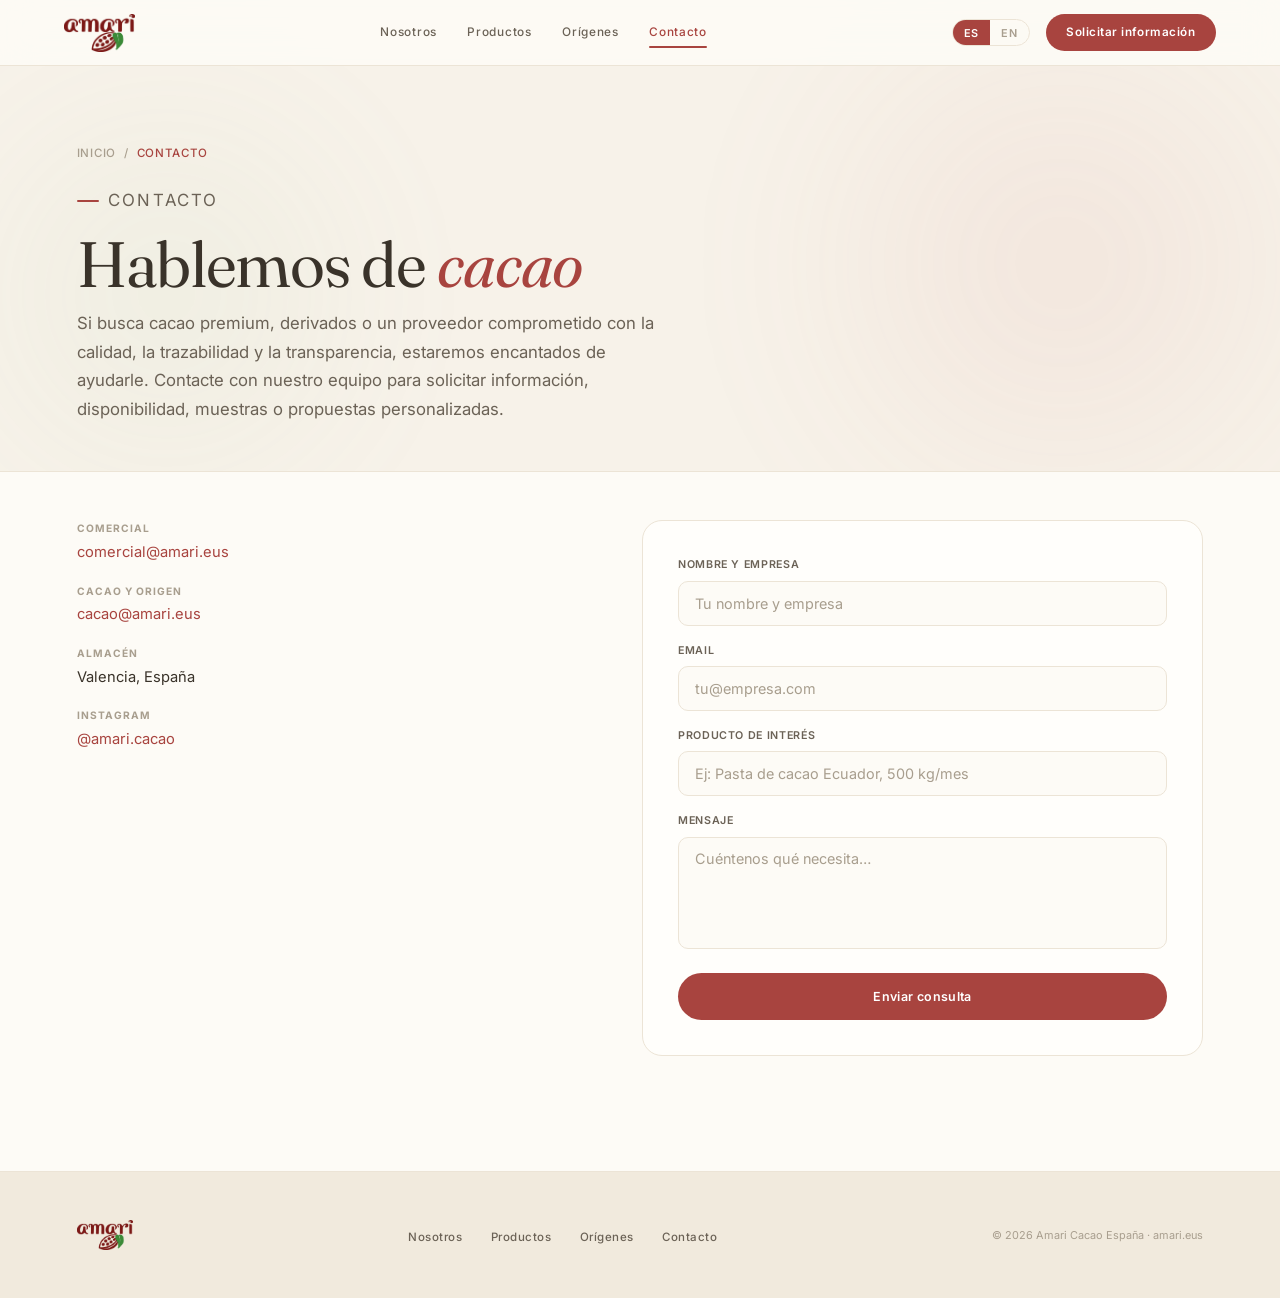
==== contacto.html @ 5cdd3853 "Add files via upload" ====
<!DOCTYPE html>
<html lang="es">
<head>
  <meta charset="UTF-8" />
  <meta name="viewport" content="width=device-width, initial-scale=1.0" />
  <title>Contacto — Amari Cacao</title>
  <link rel="icon" type="image/png" href="logo.png" />
  <link rel="preconnect" href="https://fonts.googleapis.com" />
  <link rel="preconnect" href="https://fonts.gstatic.com" crossorigin />
  <link href="https://fonts.googleapis.com/css2?family=Fraunces:ital,opsz,wght@0,9..144,360;0,9..144,400;0,9..144,460;1,9..144,360;1,9..144,400&family=Inter:wght@400;500;600;700&display=swap" rel="stylesheet" />
  <link rel="stylesheet" href="styles.css" />
</head>
<body class="has-head">
  <nav>
    <a href="index.html" class="nav-logo"><img src="logo.png" alt="Amari Cacao" /></a>
    <ul class="nav-links">
      <li><a href="nosotros.html" data-i18n="nav.about">Nosotros</a></li>
      <li><a href="productos.html" data-i18n="nav.products">Productos</a></li>
      <li><a href="origenes.html" data-i18n="nav.origins">Orígenes</a></li>
      <li><a href="contacto.html" class="active" data-i18n="nav.contact">Contacto</a></li>
    </ul>
    <div class="nav-right">
      <div class="lang-toggle">
        <button class="lang-btn active" onclick="setLang('es')">ES</button>
        <button class="lang-btn" onclick="setLang('en')">EN</button>
      </div>
      <a href="contacto.html" class="nav-cta" data-i18n="nav.cta">Solicitar información</a>
    </div>
  </nav>
  <div class="page-head">
    <div class="hero-bg"><div class="blob blob1"></div><div class="blob blob2"></div></div>
    <div class="page-head-in">
      <div class="breadcrumb"><a href="index.html" data-i18n="crumb.home">Inicio</a> / <span data-i18n="nav.contact">Contacto</span></div>
      <p class="eyebrow" data-i18n="contact.eyebrow"></p>
      <h1 data-i18n="contact.title"></h1>
      <p data-i18n="contact.intro"></p>
    </div>
  </div>
  <section id="contacto" style="padding-top:3rem;background:var(--bg);">
    <div class="inn">
      <div class="contacto-grid">
        <div class="contacto-info fa">
          <div class="c-items">
            <div class="c-item"><span class="c-label" data-i18n="contact.l1"></span><span class="c-val"><a href="mailto:comercial@amari.eus">comercial@amari.eus</a></span></div>
            <div class="c-item"><span class="c-label" data-i18n="contact.l2"></span><span class="c-val"><a href="mailto:cacao@amari.eus">cacao@amari.eus</a></span></div>
            <div class="c-item"><span class="c-label" data-i18n="contact.l3"></span><span class="c-val">Valencia, España</span></div>
            <div class="c-item"><span class="c-label">Instagram</span><span class="c-val"><a href="https://instagram.com/amari.cacao" target="_blank">@amari.cacao</a></span></div>
          </div>
        </div>
        <div class="form-card fa">
          <div class="fg"><label class="fl" for="nombre" data-i18n="form.name"></label><input class="fi" type="text" id="nombre" data-i18n-ph="form.name.ph" /></div>
          <div class="fg"><label class="fl" for="email">Email</label><input class="fi" type="email" id="email" placeholder="tu@empresa.com" /></div>
          <div class="fg"><label class="fl" for="interes" data-i18n="form.interest"></label><input class="fi" type="text" id="interes" data-i18n-ph="form.interest.ph" /></div>
          <div class="fg"><label class="fl" for="msg" data-i18n="form.msg"></label><textarea class="ft" id="msg" data-i18n-ph="form.msg.ph"></textarea></div>
          <button class="fsub" type="button" data-i18n="form.submit"></button>
        </div>
      </div>
    </div>
  </section>

  <footer>
    <div class="footer-in">
      <a href="index.html" class="footer-logo"><img src="logo.png" alt="Amari Cacao" /></a>
      <ul class="footer-links">
        <li><a href="nosotros.html" data-i18n="nav.about">Nosotros</a></li>
        <li><a href="productos.html" data-i18n="nav.products">Productos</a></li>
        <li><a href="origenes.html" data-i18n="nav.origins">Orígenes</a></li>
        <li><a href="contacto.html" data-i18n="nav.contact">Contacto</a></li>
      </ul>
      <span class="footer-copy">© 2026 Amari Cacao España · amari.eus</span>
    </div>
  </footer>
  <script src="app.js"></script>
</body>
</html>
---- styles.css ----
:root{
  --rojo:#a8443f; --rojo-v:#8f3733; --rojo-d:#7c2e2a; --rojo-soft:#c97b76;
  --verde:#6fa368; --verde-v:#5c9255; --verde-d:#4d7d47; --verde-soft:#9bc095;
  --bg:#fdfbf6; --bg2:#f7f2e9; --bg3:#f1eadd; --paper:#fffefb;
  --line:#ece4d6;
  --ink:#3a332a; --ink2:#6b6256; --ink3:#a89e8e;
  --serif:'Fraunces',Georgia,serif; --sans:'Inter',system-ui,sans-serif;
}
*,*::before,*::after{box-sizing:border-box;margin:0;padding:0;}
html{scroll-behavior:smooth;}
html,body{background:var(--bg);color:var(--ink);font-family:var(--sans);font-size:16px;line-height:1.7;-webkit-font-smoothing:antialiased;}
img{display:block;max-width:100%;}
a{color:inherit;text-decoration:none;}

nav{position:fixed;top:0;left:0;right:0;z-index:100;display:flex;align-items:center;justify-content:space-between;padding:0.85rem clamp(1.25rem,5vw,4rem);background:rgba(253,251,246,0.9);backdrop-filter:blur(16px);-webkit-backdrop-filter:blur(16px);border-bottom:1px solid var(--line);}
.nav-logo img{height:38px;width:auto;}
.nav-links{display:flex;gap:1.9rem;list-style:none;}
.nav-links a{font-size:0.74rem;font-weight:500;letter-spacing:0.06em;color:var(--ink2);transition:color .2s;}
.nav-links a:hover{color:var(--rojo);}
.nav-right{display:flex;align-items:center;gap:1rem;}
.lang-toggle{display:flex;border:1px solid var(--line);border-radius:999px;overflow:hidden;}
.lang-btn{font-size:0.68rem;font-weight:600;letter-spacing:0.05em;padding:0.34rem 0.7rem;background:transparent;color:var(--ink3);border:none;cursor:pointer;font-family:var(--sans);transition:.15s;}
.lang-btn.active{background:var(--rojo);color:#fff;}
.nav-cta{font-size:0.73rem;font-weight:600;letter-spacing:0.04em;padding:0.55rem 1.3rem;background:var(--rojo);color:#fff;border-radius:999px;transition:background .2s;}
.nav-cta:hover{background:var(--rojo-v);}

#hero{position:relative;min-height:100vh;display:flex;align-items:center;padding:7rem clamp(1.25rem,6vw,6rem) 4rem;overflow:hidden;}
.hero-bg{position:absolute;inset:0;z-index:0;overflow:hidden;}
.blob{position:absolute;border-radius:50%;filter:blur(80px);opacity:0.45;}
.blob1{width:50vw;height:50vw;background:radial-gradient(circle,rgba(201,123,118,0.4),transparent 70%);top:-12%;right:-8%;}
.blob2{width:38vw;height:38vw;background:radial-gradient(circle,rgba(155,192,149,0.35),transparent 70%);bottom:-14%;left:-6%;}
.hero-in{position:relative;z-index:2;max-width:1200px;margin:0 auto;width:100%;}
.hero-eyebrow{display:inline-flex;align-items:center;gap:0.6rem;font-size:0.72rem;font-weight:600;letter-spacing:0.14em;text-transform:uppercase;color:var(--verde-d);margin-bottom:1.4rem;}
.hero-eyebrow::before{content:'';width:1.6rem;height:2px;background:var(--rojo);border-radius:2px;}
h1{font-family:var(--serif);font-size:clamp(2.9rem,8vw,6.4rem);font-weight:380;line-height:1.02;letter-spacing:-0.02em;color:var(--ink);margin-bottom:1.5rem;max-width:15ch;}
h1 em{font-style:italic;color:var(--rojo);}
.hero-sub{font-size:clamp(1rem,1.5vw,1.15rem);font-weight:400;color:var(--ink2);max-width:48ch;line-height:1.8;margin-bottom:2.4rem;}
.hero-btns{display:flex;align-items:center;gap:1.4rem;flex-wrap:wrap;margin-bottom:4rem;}
.btn-p{display:inline-flex;align-items:center;gap:0.5rem;font-size:0.8rem;font-weight:600;letter-spacing:0.03em;padding:0.95rem 2rem;background:var(--rojo);color:#fff;border-radius:999px;transition:transform .2s,background .2s;}
.btn-p:hover{background:var(--rojo-v);transform:translateY(-2px);}
.btn-s{display:inline-flex;align-items:center;gap:0.45rem;font-size:0.8rem;font-weight:500;color:var(--ink);transition:gap .2s;}
.btn-s:hover{gap:0.8rem;}
.hero-stats{display:flex;gap:clamp(1.5rem,4vw,3.5rem);padding-top:2rem;border-top:1px solid var(--line);flex-wrap:wrap;}
.stat-n{font-family:var(--serif);font-size:clamp(1.4rem,2.6vw,2.1rem);font-weight:400;color:var(--ink);line-height:1;}
.stat-l{font-size:0.68rem;font-weight:500;letter-spacing:0.08em;text-transform:uppercase;color:var(--ink3);margin-top:0.4rem;}

section{padding:clamp(4.5rem,9vw,8rem) clamp(1.25rem,6vw,6rem);position:relative;}
.inn{max-width:1200px;margin:0 auto;position:relative;}
.eyebrow{display:inline-flex;align-items:center;gap:0.55rem;font-size:0.71rem;font-weight:600;letter-spacing:0.13em;text-transform:uppercase;color:var(--verde-d);margin-bottom:1rem;}
.eyebrow::before{content:'';width:1.4rem;height:2px;background:var(--rojo);border-radius:2px;}
.st{font-family:var(--serif);font-size:clamp(2rem,4.2vw,3.3rem);font-weight:380;line-height:1.1;letter-spacing:-0.02em;color:var(--ink);margin-bottom:1rem;}
.st em{font-style:italic;color:var(--rojo);}
.sb{font-size:1rem;font-weight:400;color:var(--ink2);max-width:56ch;line-height:1.8;margin-bottom:3rem;}

.card{background:var(--paper);border:1px solid var(--line);border-radius:18px;transition:transform .25s,box-shadow .25s,border-color .25s;}
.card:hover{transform:translateY(-4px);box-shadow:0 18px 40px -28px rgba(168,68,63,0.35);border-color:#e0d5c2;}

#quienes{background:var(--bg2);}
.equipo-grid{display:grid;grid-template-columns:1fr 1fr;gap:1.25rem;margin-bottom:3.5rem;}
.equipo-card{padding:2.2rem;position:relative;}
.equipo-card::before{content:'';position:absolute;left:0;top:2.2rem;bottom:2.2rem;width:3px;border-radius:3px;}
.equipo-card.ec::before{background:var(--rojo);}
.equipo-card.ni::before{background:var(--verde);}
.equipo-card{padding-left:2.6rem;}
.equipo-nombre{font-family:var(--serif);font-size:1.4rem;font-weight:420;color:var(--ink);margin-bottom:0.2rem;}
.equipo-rol{font-size:0.69rem;font-weight:600;letter-spacing:0.1em;text-transform:uppercase;color:var(--verde-d);margin-bottom:1.1rem;}
.equipo-bio{font-size:0.9rem;font-weight:400;color:var(--ink2);line-height:1.85;}
.mvv-grid{display:grid;grid-template-columns:repeat(3,1fr);gap:1.25rem;margin-bottom:3.5rem;}
.mvv-card{padding:2rem;}
.mvv-tag{font-size:0.64rem;font-weight:700;letter-spacing:0.14em;text-transform:uppercase;color:var(--verde-d);margin-bottom:0.5rem;display:block;}
.mvv-card h3{font-family:var(--serif);font-size:1.2rem;font-weight:440;color:var(--ink);margin-bottom:0.6rem;line-height:1.25;}
.mvv-card p{font-size:0.86rem;font-weight:400;color:var(--ink2);line-height:1.8;}
.valores-grid{display:grid;grid-template-columns:repeat(5,1fr);gap:1rem;}
.valor{padding:1.5rem;background:var(--paper);border:1px solid var(--line);border-radius:14px;}
.valor-dot{width:0.6rem;height:0.6rem;border-radius:50%;margin-bottom:0.9rem;}
.valor h4{font-family:var(--serif);font-size:1rem;font-weight:460;color:var(--ink);margin-bottom:0.4rem;}
.valor p{font-size:0.8rem;font-weight:400;color:var(--ink2);line-height:1.65;}

#productos{background:var(--bg);}
.prod-cat{display:flex;align-items:center;gap:0.6rem;margin:0 0 1.1rem;padding-bottom:0.7rem;border-bottom:1px solid var(--line);}
.prod-cat-dot{width:0.6rem;height:0.6rem;border-radius:50%;background:var(--rojo);}
.prod-cat h3{font-family:var(--serif);font-size:1.15rem;font-weight:440;color:var(--ink);}
.prod-grid{display:grid;gap:1.1rem;margin-bottom:3rem;}
.pg2{grid-template-columns:repeat(2,1fr);}
.pg4{grid-template-columns:repeat(4,1fr);}
.prod-card{padding:1.7rem;display:flex;flex-direction:column;}
.prod-origen{display:inline-flex;align-items:center;gap:0.4rem;font-size:0.64rem;font-weight:700;letter-spacing:0.1em;text-transform:uppercase;color:var(--verde-d);margin-bottom:0.6rem;}
.prod-origen .seed{width:0.5rem;height:0.5rem;border-radius:50%;background:var(--verde);}
.prod-nombre{font-family:var(--serif);font-size:1.18rem;font-weight:460;color:var(--ink);line-height:1.2;margin-bottom:0.5rem;}
.prod-desc{font-size:0.83rem;font-weight:400;color:var(--ink2);line-height:1.7;flex:1;}
.prod-certs{display:flex;flex-wrap:wrap;gap:0.35rem;margin:0.85rem 0;}
.cert{font-size:0.58rem;font-weight:600;letter-spacing:0.06em;text-transform:uppercase;padding:0.2rem 0.5rem;border-radius:6px;background:var(--bg2);color:var(--ink2);}
.cert.v{background:rgba(111,163,104,0.16);color:var(--verde-d);}
.prod-foot{display:flex;align-items:center;justify-content:space-between;margin-top:1rem;padding-top:0.9rem;border-top:1px solid var(--line);}
.prod-tag{font-size:0.59rem;font-weight:600;letter-spacing:0.06em;text-transform:uppercase;color:var(--ink3);}
.prod-link{font-size:0.72rem;font-weight:600;color:var(--rojo);display:inline-flex;align-items:center;gap:0.3rem;transition:gap .2s;}
.prod-link:hover{gap:0.6rem;}

#origenes{background:var(--bg2);}
.ori-grid{display:grid;grid-template-columns:1fr 1fr;gap:1.25rem;}
.ori-card{border-radius:20px;padding:2.6rem;position:relative;overflow:hidden;min-height:280px;display:flex;flex-direction:column;justify-content:flex-end;border:1px solid var(--line);}
.ori-ec{background:linear-gradient(150deg,#f6e3e1,#efd2cf);}
.ori-ni{background:linear-gradient(150deg,#e3efe0,#d3e6cf);}
.ori-pais{font-family:var(--serif);font-size:2rem;font-weight:420;margin-bottom:0.4rem;color:var(--ink);}
.ori-ec .ori-pais{color:var(--rojo-d);}
.ori-ni .ori-pais{color:var(--verde-d);}
.ori-tag{font-size:0.65rem;font-weight:700;letter-spacing:0.1em;text-transform:uppercase;margin-bottom:1rem;}
.ori-ec .ori-tag{color:var(--rojo);}
.ori-ni .ori-tag{color:var(--verde-d);}
.ori-desc{font-size:0.88rem;font-weight:400;line-height:1.8;color:var(--ink2);}

#sectores{background:var(--bg);}
.sec-grid{display:grid;grid-template-columns:repeat(4,1fr);gap:1.1rem;}
.sec-card{padding:1.8rem;}
.sec-num{font-family:var(--serif);font-size:1.6rem;font-weight:380;line-height:1;margin-bottom:0.9rem;}
.sec-card.r .sec-num{color:var(--rojo-soft);}
.sec-card.g .sec-num{color:var(--verde-soft);}
.sec-card h4{font-family:var(--serif);font-size:1.05rem;font-weight:460;color:var(--ink);margin-bottom:0.4rem;}
.sec-card p{font-size:0.82rem;font-weight:400;color:var(--ink2);line-height:1.7;}

#mercado{background:var(--bg2);}
.mkt-grid{display:grid;grid-template-columns:1.15fr 1fr;gap:clamp(2rem,6vw,5rem);align-items:center;}
.mkt-txt p{font-size:0.95rem;font-weight:400;color:var(--ink2);line-height:1.9;margin-bottom:1.1rem;}
.mkt-bullets{display:flex;flex-direction:column;gap:0.7rem;margin-top:1.5rem;}
.mkt-bullet{display:flex;align-items:center;gap:0.7rem;font-size:0.85rem;font-weight:500;color:var(--ink);}
.mkt-bullet::before{content:'';width:1.2rem;height:2px;background:var(--verde);border-radius:2px;flex-shrink:0;}
.mkt-panel{background:var(--paper);border:1px solid var(--line);border-radius:20px;padding:1.8rem;}
.tick{display:flex;align-items:center;justify-content:space-between;padding:1.1rem 1.2rem;background:var(--bg);border:1px solid var(--line);border-radius:12px;margin-bottom:0.6rem;}
.tick:last-of-type{margin-bottom:0;}
.tick-l{font-size:0.72rem;font-weight:600;letter-spacing:0.04em;color:var(--ink2);}
.tick-v{font-family:var(--serif);font-size:1.1rem;font-weight:460;color:var(--ink);}
.tick-live{display:inline-flex;align-items:center;gap:0.4rem;font-size:0.7rem;font-weight:600;color:var(--verde-d);}
.tick-live::before{content:'';width:0.45rem;height:0.45rem;border-radius:50%;background:var(--verde);box-shadow:0 0 0 0 rgba(111,163,104,0.5);animation:pulse 2s infinite;}
@keyframes pulse{0%{box-shadow:0 0 0 0 rgba(111,163,104,0.5);}70%{box-shadow:0 0 0 8px rgba(111,163,104,0);}100%{box-shadow:0 0 0 0 rgba(111,163,104,0);}}
.tick-note{font-size:0.66rem;color:var(--ink3);margin-top:1rem;text-align:center;}

#logistica{background:var(--bg);}
.log-grid{display:grid;grid-template-columns:1fr 1fr;gap:clamp(2rem,6vw,5rem);align-items:center;}
.log-txt p{font-size:0.95rem;font-weight:400;color:var(--ink2);line-height:1.9;margin-bottom:1.1rem;}
.log-pills{display:flex;gap:0.5rem;flex-wrap:wrap;margin-top:1.5rem;}
.pill{font-size:0.66rem;font-weight:600;letter-spacing:0.06em;text-transform:uppercase;padding:0.45rem 1rem;border-radius:999px;background:var(--paper);border:1px solid var(--line);color:var(--ink2);}
.log-panel{display:flex;flex-direction:column;gap:1rem;}
.log-item{display:flex;gap:1rem;align-items:flex-start;background:var(--paper);border:1px solid var(--line);border-radius:14px;padding:1.4rem;}
.log-num{font-family:var(--serif);font-size:1.3rem;font-weight:420;color:var(--rojo-soft);line-height:1;flex-shrink:0;width:1.8rem;}
.log-item h5{font-size:0.82rem;font-weight:600;letter-spacing:0.02em;color:var(--ink);margin-bottom:0.25rem;}
.log-item p{font-size:0.82rem;font-weight:400;color:var(--ink2);line-height:1.65;}

#sostenibilidad{background:var(--bg2);}
.sost-grid{display:grid;grid-template-columns:1fr 1fr;gap:clamp(2rem,6vw,5rem);align-items:center;}
.sost-txt p{font-size:0.95rem;font-weight:400;color:var(--ink2);line-height:1.9;margin-bottom:1.1rem;}
.sost-quote{font-family:var(--serif);font-style:italic;font-size:1.15rem;color:var(--rojo);margin-top:1.5rem;line-height:1.4;}
.sost-items{display:flex;flex-direction:column;gap:1rem;}
.sost-item{padding:1.6rem;background:var(--paper);border:1px solid var(--line);border-radius:14px;}
.sost-item h5{font-family:var(--serif);font-size:1.02rem;font-weight:460;color:var(--ink);margin-bottom:0.35rem;}
.sost-item p{font-size:0.83rem;font-weight:400;color:var(--ink2);line-height:1.7;}

#blog{background:var(--bg);}
.blog-grid{display:grid;grid-template-columns:2fr 1fr 1fr;gap:1.1rem;}
.blog-card{padding:2rem;display:flex;flex-direction:column;gap:0.75rem;}
.blog-card.feat{padding:2.4rem;background:var(--bg2);}
.blog-date{font-size:0.65rem;font-weight:500;letter-spacing:0.08em;text-transform:uppercase;color:var(--ink3);}
.blog-cat{display:inline-block;font-size:0.61rem;font-weight:700;letter-spacing:0.08em;text-transform:uppercase;color:var(--verde-d);background:rgba(111,163,104,0.14);padding:0.22rem 0.6rem;border-radius:6px;align-self:flex-start;}
.blog-titulo{font-family:var(--serif);font-size:1.15rem;font-weight:460;color:var(--ink);line-height:1.3;}
.blog-card.feat .blog-titulo{font-size:clamp(1.35rem,2.4vw,1.9rem);}
.blog-ext{font-size:0.83rem;font-weight:400;color:var(--ink2);line-height:1.75;flex:1;}
.blog-leer{font-size:0.72rem;font-weight:600;color:var(--rojo);display:inline-flex;align-items:center;gap:0.3rem;margin-top:auto;transition:gap .2s;}
.blog-leer:hover{gap:0.6rem;}

#contacto{background:var(--bg2);}
.contacto-grid{display:grid;grid-template-columns:1fr 1.15fr;gap:clamp(2rem,6vw,5rem);align-items:start;}
.contacto-info p{font-size:0.93rem;font-weight:400;color:var(--ink2);line-height:1.85;margin-bottom:2rem;}
.c-items{display:flex;flex-direction:column;gap:1.1rem;}
.c-item{display:flex;flex-direction:column;gap:0.15rem;}
.c-label{font-size:0.64rem;font-weight:700;letter-spacing:0.1em;text-transform:uppercase;color:var(--ink3);}
.c-val{font-size:0.92rem;font-weight:400;color:var(--ink);}
.c-val a{color:var(--rojo);}
.c-val a:hover{color:var(--rojo-v);}
.form-card{background:var(--paper);border:1px solid var(--line);border-radius:20px;padding:clamp(1.5rem,3vw,2.2rem);}
.fg{margin-bottom:1rem;}
.fl{display:block;font-size:0.67rem;font-weight:600;letter-spacing:0.06em;text-transform:uppercase;color:var(--ink2);margin-bottom:0.4rem;}
.fi,.ft{width:100%;background:var(--bg);border:1px solid var(--line);border-radius:10px;color:var(--ink);font-family:var(--sans);font-size:0.9rem;font-weight:400;padding:0.8rem 1rem;outline:none;transition:border-color .2s,box-shadow .2s;resize:none;}
.fi::placeholder,.ft::placeholder{color:var(--ink3);}
.fi:focus,.ft:focus{border-color:var(--rojo);box-shadow:0 0 0 3px rgba(168,68,63,0.1);}
.ft{min-height:7rem;}
.fsub{width:100%;font-size:0.78rem;font-weight:600;letter-spacing:0.03em;padding:1rem;background:var(--rojo);color:#fff;border:none;border-radius:999px;cursor:pointer;font-family:var(--sans);transition:background .2s;}
.fsub:hover{background:var(--rojo-v);}

footer{background:var(--bg3);border-top:1px solid var(--line);padding:3rem clamp(1.25rem,6vw,6rem);}
.footer-in{max-width:1200px;margin:0 auto;display:flex;align-items:center;justify-content:space-between;gap:2rem;flex-wrap:wrap;}
.footer-logo img{height:30px;width:auto;}
.footer-links{display:flex;gap:1.8rem;list-style:none;flex-wrap:wrap;}
.footer-links a{font-size:0.72rem;font-weight:500;letter-spacing:0.04em;color:var(--ink2);transition:color .2s;}
.footer-links a:hover{color:var(--rojo);}
.footer-copy{font-size:0.68rem;color:var(--ink3);}

@media(max-width:1000px){
  .mkt-grid,.log-grid,.sost-grid{grid-template-columns:1fr;}
  .valores-grid{grid-template-columns:repeat(3,1fr);}
  .sec-grid{grid-template-columns:repeat(2,1fr);}
  .pg4{grid-template-columns:repeat(2,1fr);}
}
@media(max-width:860px){
  .equipo-grid,.mvv-grid,.ori-grid,.contacto-grid,.blog-grid{grid-template-columns:1fr;}
  .pg2{grid-template-columns:1fr;}
}
@media(max-width:600px){
  .nav-links{display:none;}
  .pg4,.valores-grid,.sec-grid{grid-template-columns:1fr;}
  .hero-stats{gap:1.25rem;}
  .footer-in{flex-direction:column;text-align:center;}
  .footer-links{justify-content:center;}
}
@media(prefers-reduced-motion:no-preference){
  .fa{opacity:0;transform:translateY(1rem);transition:opacity .6s ease,transform .6s ease;}
  .fa.vis{opacity:1;transform:none;}
}
@media(prefers-reduced-motion:reduce){.tick-live::before{animation:none;}}

/* ===== MULTI-PAGE ADDITIONS ===== */
/* Active nav state */
.nav-links a.active{color:var(--rojo);}
.nav-links a.active::after{content:'';display:block;height:2px;background:var(--rojo);border-radius:2px;margin-top:2px;}

/* Home access cards */
#acceso{background:var(--bg2);}
.acceso-grid{display:grid;grid-template-columns:repeat(2,1fr);gap:1.25rem;}
.acceso-card{padding:2.4rem;display:flex;flex-direction:column;justify-content:space-between;min-height:200px;position:relative;overflow:hidden;}
.acceso-card::before{content:'';position:absolute;left:0;top:0;bottom:0;width:3px;}
.acceso-card.c1::before{background:var(--rojo);}
.acceso-card.c2::before{background:var(--verde);}
.acceso-card.c3::before{background:var(--rojo-soft);}
.acceso-card.c4::before{background:var(--verde-soft);}
.acceso-num{font-family:var(--serif);font-size:0.9rem;font-weight:500;color:var(--ink3);margin-bottom:0.5rem;}
.acceso-card h3{font-family:var(--serif);font-size:1.7rem;font-weight:420;color:var(--ink);margin-bottom:0.6rem;line-height:1.1;}
.acceso-card p{font-size:0.88rem;font-weight:400;color:var(--ink2);line-height:1.7;margin-bottom:1.5rem;flex:1;}
.acceso-link{font-size:0.74rem;font-weight:600;letter-spacing:0.04em;text-transform:uppercase;color:var(--rojo);display:inline-flex;align-items:center;gap:0.4rem;transition:gap .2s;}
.acceso-card:hover .acceso-link{gap:0.8rem;}

/* Page header (for inner pages) */
.page-head{padding:9rem clamp(1.25rem,6vw,6rem) 3rem;background:var(--bg2);border-bottom:1px solid var(--line);position:relative;overflow:hidden;}
.page-head .blob{opacity:0.3;}
.page-head-in{max-width:1200px;margin:0 auto;position:relative;z-index:2;}
.page-head h1{font-size:clamp(2.4rem,5.5vw,4rem);margin-bottom:0.8rem;}
.page-head p{font-size:1.05rem;font-weight:400;color:var(--ink2);max-width:54ch;line-height:1.7;}
.breadcrumb{display:flex;align-items:center;gap:0.5rem;font-size:0.72rem;font-weight:500;letter-spacing:0.06em;text-transform:uppercase;color:var(--ink3);margin-bottom:1.2rem;}
.breadcrumb a{color:var(--ink3);transition:color .2s;}
.breadcrumb a:hover{color:var(--rojo);}
.breadcrumb span{color:var(--rojo);}

/* Hero CTA on home links */
.hero-mini-stats{display:flex;gap:clamp(1.5rem,4vw,3.5rem);padding-top:2rem;border-top:1px solid var(--line);flex-wrap:wrap;margin-top:0;}

/* page transition top padding for non-home */
.has-head section:first-of-type{padding-top:clamp(3.5rem,7vw,6rem);}
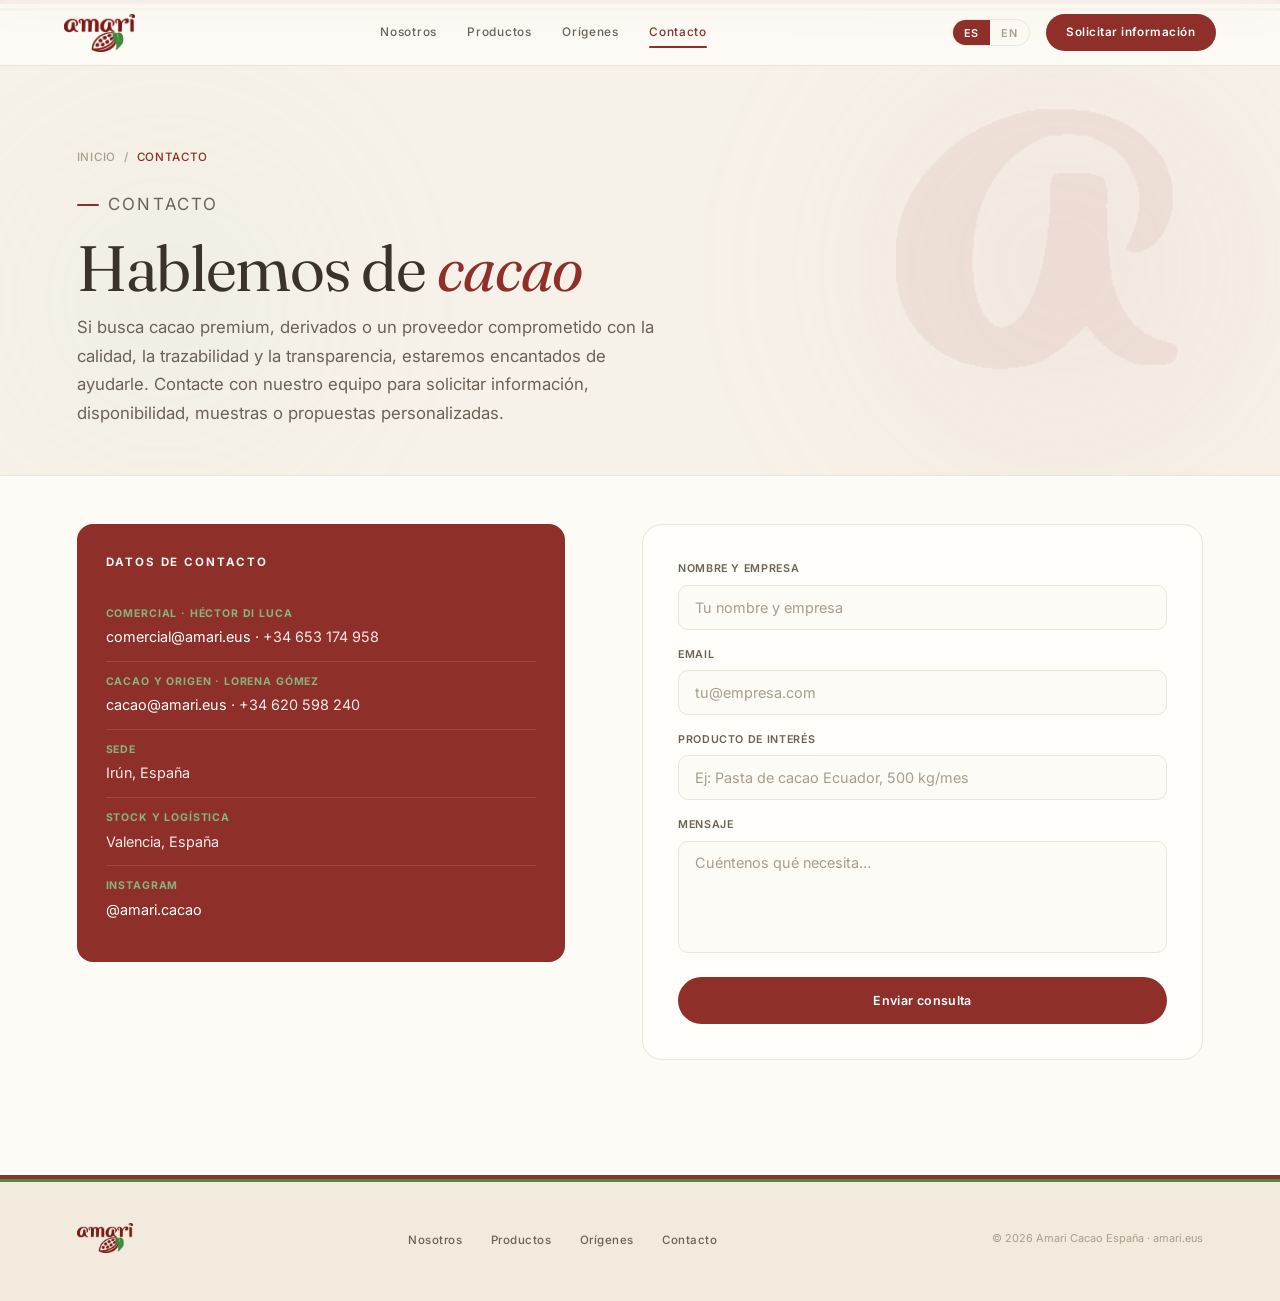
==== commit 886b3536: "Add files via upload" ====
--- a/contacto.html
+++ b/contacto.html
@@ -40,11 +40,13 @@
     <div class="inn">
       <div class="contacto-grid">
         <div class="contacto-info fa">
-          <div class="c-items">
-            <div class="c-item"><span class="c-label" data-i18n="contact.l1"></span><span class="c-val"><a href="mailto:comercial@amari.eus">comercial@amari.eus</a></span></div>
-            <div class="c-item"><span class="c-label" data-i18n="contact.l2"></span><span class="c-val"><a href="mailto:cacao@amari.eus">cacao@amari.eus</a></span></div>
-            <div class="c-item"><span class="c-label" data-i18n="contact.l3"></span><span class="c-val">Valencia, España</span></div>
-            <div class="c-item"><span class="c-label">Instagram</span><span class="c-val"><a href="https://instagram.com/amari.cacao" target="_blank">@amari.cacao</a></span></div>
+          <div class="spec-box">
+            <h4 data-i18n="contact.box">Datos de contacto</h4>
+            <div class="spec-row"><span class="spec-label" data-i18n="contact.l1">Comercial · Héctor Di Luca</span><span class="spec-value"><a href="mailto:comercial@amari.eus" style="color:#fff;">comercial@amari.eus</a> · <span data-i18n="contact.tel1">+34 653 174 958</span></span></div>
+            <div class="spec-row"><span class="spec-label" data-i18n="contact.l2">Cacao y origen · Lorena Gómez</span><span class="spec-value"><a href="mailto:cacao@amari.eus" style="color:#fff;">cacao@amari.eus</a> · <span data-i18n="contact.tel2">+34 620 598 240</span></span></div>
+            <div class="spec-row"><span class="spec-label" data-i18n="contact.l3">Sede</span><span class="spec-value" data-i18n="contact.sede">Irún, España</span></div>
+            <div class="spec-row"><span class="spec-label" data-i18n="contact.l4">Stock y logística</span><span class="spec-value" data-i18n="contact.stock">Valencia, España</span></div>
+            <div class="spec-row"><span class="spec-label">Instagram</span><span class="spec-value"><a href="https://instagram.com/amari.cacao" target="_blank" style="color:#fff;">@amari.cacao</a></span></div>
           </div>
         </div>
         <div class="form-card fa">
--- a/styles.css
+++ b/styles.css
@@ -1,6 +1,6 @@
 :root{
-  --rojo:#a8443f; --rojo-v:#8f3733; --rojo-d:#7c2e2a; --rojo-soft:#c97b76;
-  --verde:#6fa368; --verde-v:#5c9255; --verde-d:#4d7d47; --verde-soft:#9bc095;
+  --rojo:#8f2f2a; --rojo-v:#7c2622; --rojo-d:#681e1b; --rojo-soft:#bd6b66;
+  --verde:#4d8a44; --verde-v:#3f7639; --verde-d:#3a6e35; --verde-soft:#86b37f;
   --bg:#fdfbf6; --bg2:#f7f2e9; --bg3:#f1eadd; --paper:#fffefb;
   --line:#ece4d6;
   --ink:#3a332a; --ink2:#6b6256; --ink3:#a89e8e;
@@ -99,8 +99,8 @@
 #origenes{background:var(--bg2);}
 .ori-grid{display:grid;grid-template-columns:1fr 1fr;gap:1.25rem;}
 .ori-card{border-radius:20px;padding:2.6rem;position:relative;overflow:hidden;min-height:280px;display:flex;flex-direction:column;justify-content:flex-end;border:1px solid var(--line);}
-.ori-ec{background:linear-gradient(150deg,#f6e3e1,#efd2cf);}
-.ori-ni{background:linear-gradient(150deg,#e3efe0,#d3e6cf);}
+.ori-ec{background:linear-gradient(150deg,#f0d6d3,#e6c2be);}
+.ori-ni{background:linear-gradient(150deg,#dcecd8,#c8e0c2);}
 .ori-pais{font-family:var(--serif);font-size:2rem;font-weight:420;margin-bottom:0.4rem;color:var(--ink);}
 .ori-ec .ori-pais{color:var(--rojo-d);}
 .ori-ni .ori-pais{color:var(--verde-d);}
@@ -252,3 +252,149 @@
 
 /* page transition top padding for non-home */
 .has-head section:first-of-type{padding-top:clamp(3.5rem,7vw,6rem);}
+
+/* ===== WATERMARK "a" (de la ficha técnica) ===== */
+.page-head{position:relative;}
+.page-head::after{
+  content:'';
+  position:absolute;
+  right:clamp(2rem,8vw,9rem);
+  top:50%;
+  transform:translateY(-50%);
+  width:clamp(150px,22vw,300px);
+  height:clamp(150px,22vw,300px);
+  background:url('watermark-a.png') no-repeat center/contain;
+  opacity:0.06;
+  pointer-events:none;
+  z-index:1;
+}
+.page-head-in{position:relative;z-index:2;}
+
+/* Watermark en el hero del inicio */
+#hero::after{
+  content:'';
+  position:absolute;
+  right:clamp(-2rem,4vw,4rem);
+  bottom:8%;
+  width:clamp(220px,32vw,460px);
+  height:clamp(220px,32vw,460px);
+  background:url('watermark-a.png') no-repeat center/contain;
+  opacity:0.05;
+  pointer-events:none;
+  z-index:0;
+}
+.hero-in{position:relative;z-index:2;}
+
+@media(max-width:700px){
+  .page-head::after{opacity:0.04;right:-1rem;}
+  #hero::after{opacity:0.035;}
+}
+
+/* ===== ELEMENTOS DE LA FICHA TÉCNICA (playfulness) ===== */
+
+/* 1. Franja verde divisoria fina (como en la ficha bajo la cabecera roja) */
+.green-rule{height:5px;background:var(--verde);width:100%;}
+.green-rule.thin{height:3px;}
+/* Variante con doble línea rojo+verde */
+.brand-rule{display:flex;flex-direction:column;gap:0;}
+.brand-rule .r{height:4px;background:var(--rojo);}
+.brand-rule .g{height:3px;background:var(--verde);}
+
+/* Borde superior verde en las cabeceras de página (firma de marca) */
+.page-head{border-top:4px solid var(--rojo);}
+.page-head::before{content:'';position:absolute;top:4px;left:0;right:0;height:3px;background:var(--verde);z-index:3;}
+
+/* 2. Badge verde tipo píldora (como "Premium" en la ficha) */
+.badge-premium{display:inline-flex;align-items:center;gap:0.4rem;font-size:0.66rem;font-weight:700;letter-spacing:0.12em;text-transform:uppercase;color:#fff;background:var(--verde);padding:0.4rem 1rem;border-radius:999px;}
+.badge-premium.red{background:var(--rojo);}
+
+/* 3. Caja de especificaciones rojo sólido (etiqueta verde, valor crema) */
+.spec-box{background:var(--rojo);border-radius:16px;padding:1.8rem;color:var(--cream);}
+.spec-box h4{font-size:0.72rem;font-weight:700;letter-spacing:0.16em;text-transform:uppercase;color:#fff;margin-bottom:1.3rem;opacity:0.95;}
+.spec-row{display:flex;flex-direction:column;gap:0.15rem;padding:0.7rem 0;border-bottom:1px solid rgba(255,255,255,0.12);}
+.spec-row:last-child{border-bottom:none;}
+.spec-label{font-size:0.66rem;font-weight:700;letter-spacing:0.08em;text-transform:uppercase;color:var(--verde-soft);}
+.spec-value{font-size:0.9rem;font-weight:400;color:#fbeae8;}
+
+/* 4. Recuadro de origen con borde punteado verde (como el mapa en la ficha) */
+.origin-chip{display:inline-flex;align-items:center;gap:0.7rem;border:2px dashed var(--verde);border-radius:12px;padding:0.7rem 1.1rem;}
+.origin-chip .flag{width:2.2rem;height:2.2rem;border-radius:8px;display:grid;place-items:center;background:var(--verde-soft);}
+.origin-chip .flag svg{width:1.4rem;height:1.4rem;color:var(--verde-d);}
+.origin-chip-label{font-size:0.62rem;font-weight:700;letter-spacing:0.14em;text-transform:uppercase;color:var(--ink3);line-height:1.2;}
+.origin-chip-name{font-family:var(--serif);font-size:1rem;font-weight:500;color:var(--ink);}
+
+/* Tag de producto estilo ficha (píldora verde suave) */
+.prod-tag{display:inline-flex;align-items:center;}
+.tag-pill{font-size:0.6rem;font-weight:700;letter-spacing:0.1em;text-transform:uppercase;padding:0.28rem 0.7rem;border-radius:999px;background:rgba(77,138,68,0.14);color:var(--verde-d);}
+.tag-pill.red{background:rgba(143,47,42,0.1);color:var(--rojo);}
+
+/* Número de sección estilo ficha (círculo con color) */
+.sec-card{position:relative;}
+.sec-badge{position:absolute;top:1.4rem;right:1.4rem;width:2rem;height:2rem;border-radius:999px;display:grid;place-items:center;font-family:var(--serif);font-size:0.85rem;font-weight:500;}
+.sec-card.r .sec-badge{background:rgba(143,47,42,0.1);color:var(--rojo);}
+.sec-card.g .sec-badge{background:rgba(77,138,68,0.14);color:var(--verde-d);}
+
+/* Footer franja superior bicolor (firma de marca, como pie de ficha) */
+footer{position:relative;border-top:none;}
+footer::before{content:'';position:absolute;top:0;left:0;right:0;height:4px;background:var(--rojo);}
+footer::after{content:'';position:absolute;top:4px;left:0;right:0;height:3px;background:var(--verde);}
+
+/* ===== TABLA DISPONIBILIDAD POR ORIGEN (de la Sales Presentation) ===== */
+.avail-wrap{margin-top:3rem;overflow-x:auto;}
+.avail-table{width:100%;border-collapse:separate;border-spacing:0;min-width:600px;border:1px solid var(--line);border-radius:14px;overflow:hidden;}
+.avail-table th{background:var(--rojo);color:#fff;font-size:0.68rem;font-weight:700;letter-spacing:0.08em;text-transform:uppercase;padding:0.9rem 0.8rem;text-align:center;}
+.avail-table th:first-child{text-align:left;padding-left:1.4rem;}
+.avail-table td{padding:0.9rem 0.8rem;text-align:center;font-size:0.9rem;border-top:1px solid var(--line);background:var(--paper);}
+.avail-table td:first-child{text-align:left;padding-left:1.4rem;font-family:var(--serif);font-weight:500;color:var(--ink);}
+.avail-table tr:nth-child(even) td{background:var(--bg2);}
+.avail-yes{color:var(--verde);font-weight:700;font-size:1rem;}
+.avail-no{color:var(--ink3);}
+
+/* ===== MODELO COMERCIAL (dos tarjetas) ===== */
+.model-grid{display:grid;grid-template-columns:1fr 1fr;gap:1.25rem;margin-bottom:1.5rem;}
+.model-card{padding:2.2rem;border-radius:18px;border:1px solid var(--line);}
+.model-card.trad{background:var(--paper);}
+.model-card.acs{background:var(--rojo);color:var(--cream);}
+.model-tag{display:inline-block;font-size:0.66rem;font-weight:700;letter-spacing:0.12em;text-transform:uppercase;padding:0.35rem 0.9rem;border-radius:999px;margin-bottom:1rem;}
+.model-card.trad .model-tag{background:rgba(143,47,42,0.1);color:var(--rojo);}
+.model-card.acs .model-tag{background:rgba(255,255,255,0.18);color:#fff;}
+.model-card p{font-size:0.9rem;line-height:1.8;}
+.model-card.trad p{color:var(--ink2);}
+.model-card.acs p{color:#fbeae8;}
+.model-foot{font-family:var(--serif);font-style:italic;font-size:1.05rem;color:var(--ink);line-height:1.5;max-width:70ch;}
+@media(max-width:860px){.model-grid{grid-template-columns:1fr;}}
+
+/* ===== FOTOS EN BLOQUES DE ORIGEN ===== */
+.ori-card{min-height:420px;color:#fff;border:none;}
+.ori-card.ori-ec{background:var(--ink);}
+.ori-card.ori-ni{background:linear-gradient(150deg,var(--verde),var(--verde-d));}
+.ori-photo{position:absolute;inset:0;width:100%;height:100%;object-fit:cover;z-index:0;}
+.ori-card::after{content:'';position:absolute;inset:0;z-index:1;}
+.ori-card.ori-ec::after{background:linear-gradient(to top,rgba(104,30,27,0.92) 0%,rgba(104,30,27,0.55) 45%,rgba(104,30,27,0.15) 100%);}
+.ori-card.ori-ni::after{background:radial-gradient(ellipse at 70% 20%,rgba(255,255,255,0.08),transparent 60%);}
+.ori-card .origin-chip,.ori-card .ori-pais,.ori-card .ori-tag,.ori-card .ori-desc{position:relative;z-index:2;}
+.ori-card .ori-pais{color:#fff;}
+.ori-card .ori-tag{color:rgba(255,255,255,0.9);}
+.ori-card .ori-desc{color:rgba(255,255,255,0.95);}
+.ori-card .origin-chip{background:rgba(255,255,255,0.15)!important;border-color:rgba(255,255,255,0.5);backdrop-filter:blur(4px);}
+.ori-card .origin-chip .flag{background:rgba(255,255,255,0.9);}
+.ori-card .origin-chip-label{color:rgba(255,255,255,0.85);}
+.ori-card .origin-chip-name{color:#fff;}
+
+/* ===== FOTO EN HERO ===== */
+.hero-photo-wrap{position:absolute;right:0;top:0;bottom:0;width:42%;z-index:0;overflow:hidden;}
+.hero-photo-wrap img{width:100%;height:100%;object-fit:cover;}
+.hero-photo-wrap::after{content:'';position:absolute;inset:0;background:linear-gradient(to right,var(--bg) 0%,rgba(253,251,246,0.4) 30%,transparent 100%);}
+@media(max-width:860px){.hero-photo-wrap{display:none;}}
+
+/* ===== BANDA DE FOTOS (como la franja de la ficha) ===== */
+.photo-strip{display:grid;grid-template-columns:repeat(4,1fr);gap:0;height:180px;}
+.photo-strip img{width:100%;height:100%;object-fit:cover;}
+.photo-strip .ps-item{position:relative;overflow:hidden;}
+.photo-strip .ps-item::after{content:'';position:absolute;inset:0;background:rgba(104,30,27,0.08);}
+@media(max-width:700px){.photo-strip{grid-template-columns:repeat(2,1fr);height:auto;}.photo-strip img{height:140px;}}
+
+/* Foto en card de producto (manteca, portfolio) */
+.prod-card.has-photo{padding:0;overflow:hidden;}
+.prod-photo{width:100%;height:150px;object-fit:cover;}
+.prod-card.has-photo .prod-body{padding:1.5rem;}
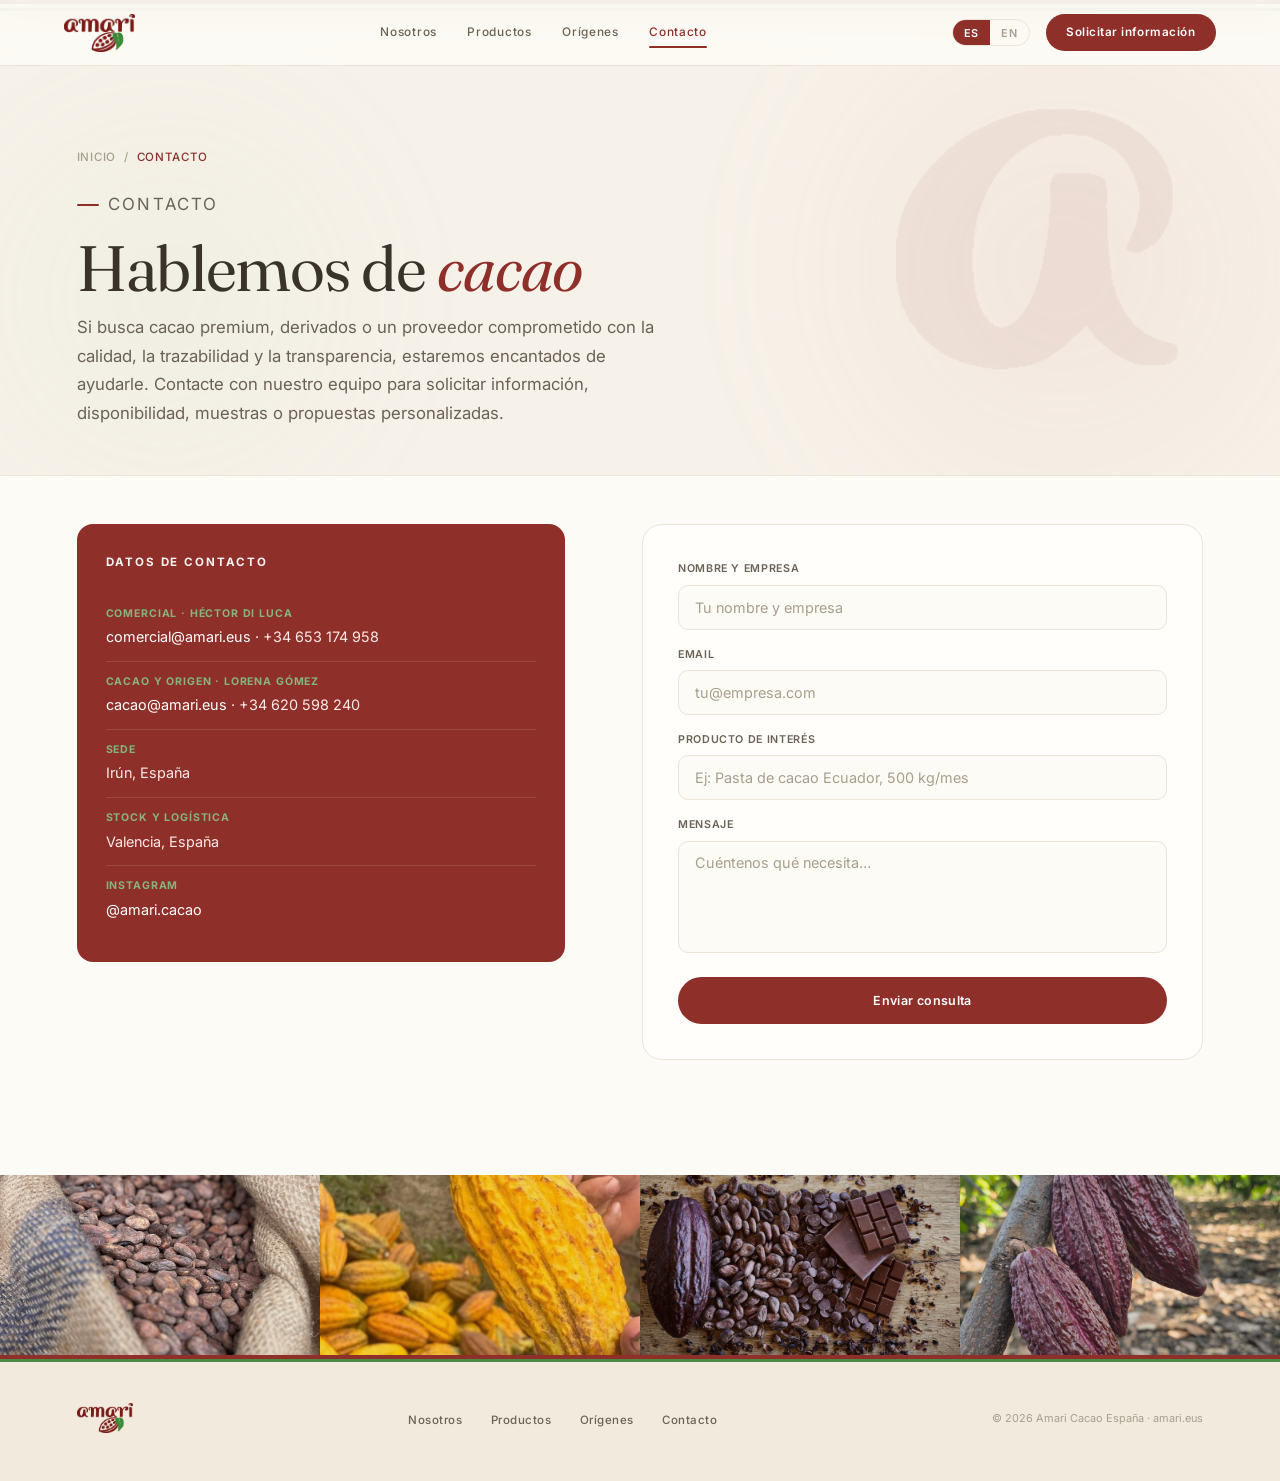
==== commit 65826c09: "Add files via upload" ====
--- a/contacto.html
+++ b/contacto.html
@@ -60,6 +60,13 @@
     </div>
   </section>
 
+  <div class="photo-strip">
+    <div class="ps-item"><img src="granos.jpg" alt="Granos de cacao" loading="lazy" /></div>
+    <div class="ps-item"><img src="ecuador.jpg" alt="Cacao Ecuador" loading="lazy" /></div>
+    <div class="ps-item"><img src="portfolio.jpg" alt="Cacao y chocolate" loading="lazy" /></div>
+    <div class="ps-item"><img src="manabi.jpg" alt="Mazorcas de cacao Manabí" loading="lazy" /></div>
+  </div>
+
   <footer>
     <div class="footer-in">
       <a href="index.html" class="footer-logo"><img src="logo.png" alt="Amari Cacao" /></a>
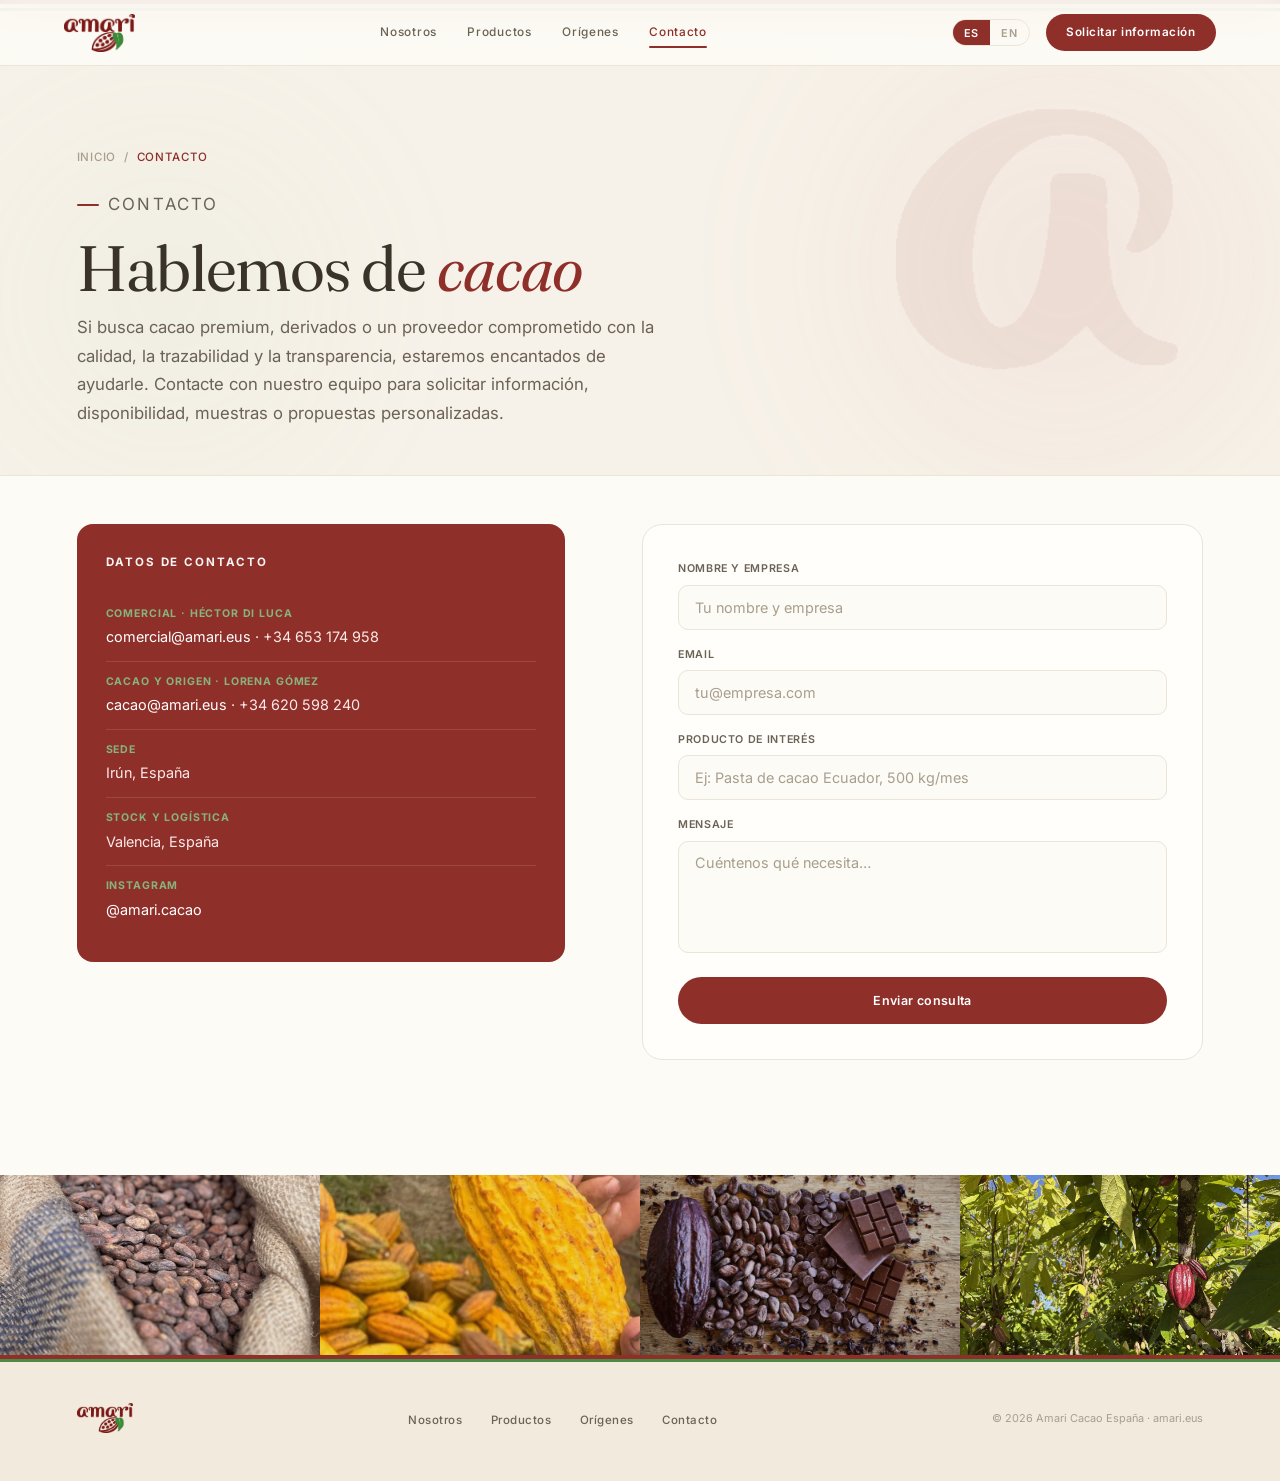
==== commit 3c9d3a92: "Add files via upload" ====
--- a/contacto.html
+++ b/contacto.html
@@ -64,7 +64,7 @@
     <div class="ps-item"><img src="granos.jpg" alt="Granos de cacao" loading="lazy" /></div>
     <div class="ps-item"><img src="ecuador.jpg" alt="Cacao Ecuador" loading="lazy" /></div>
     <div class="ps-item"><img src="portfolio.jpg" alt="Cacao y chocolate" loading="lazy" /></div>
-    <div class="ps-item"><img src="manabi.jpg" alt="Mazorcas de cacao Manabí" loading="lazy" /></div>
+    <div class="ps-item"><img src="nicaragua.jpg" alt="Cacao de Nicaragua" loading="lazy" /></div>
   </div>
 
   <footer>
--- a/styles.css
+++ b/styles.css
@@ -97,7 +97,7 @@
 .prod-link:hover{gap:0.6rem;}
 
 #origenes{background:var(--bg2);}
-.ori-grid{display:grid;grid-template-columns:1fr 1fr;gap:1.25rem;}
+.ori-grid{display:grid;grid-template-columns:repeat(3,1fr);gap:1.25rem;}
 .ori-card{border-radius:20px;padding:2.6rem;position:relative;overflow:hidden;min-height:280px;display:flex;flex-direction:column;justify-content:flex-end;border:1px solid var(--line);}
 .ori-ec{background:linear-gradient(150deg,#f0d6d3,#e6c2be);}
 .ori-ni{background:linear-gradient(150deg,#dcecd8,#c8e0c2);}
@@ -366,12 +366,11 @@
 
 /* ===== FOTOS EN BLOQUES DE ORIGEN ===== */
 .ori-card{min-height:420px;color:#fff;border:none;}
-.ori-card.ori-ec{background:var(--ink);}
-.ori-card.ori-ni{background:linear-gradient(150deg,var(--verde),var(--verde-d));}
+.ori-card.ori-ec, .ori-card.ori-ni{background:var(--ink);}
 .ori-photo{position:absolute;inset:0;width:100%;height:100%;object-fit:cover;z-index:0;}
 .ori-card::after{content:'';position:absolute;inset:0;z-index:1;}
 .ori-card.ori-ec::after{background:linear-gradient(to top,rgba(104,30,27,0.92) 0%,rgba(104,30,27,0.55) 45%,rgba(104,30,27,0.15) 100%);}
-.ori-card.ori-ni::after{background:radial-gradient(ellipse at 70% 20%,rgba(255,255,255,0.08),transparent 60%);}
+.ori-card.ori-ni::after{background:linear-gradient(to top,rgba(58,110,53,0.92) 0%,rgba(58,110,53,0.55) 45%,rgba(58,110,53,0.15) 100%);}
 .ori-card .origin-chip,.ori-card .ori-pais,.ori-card .ori-tag,.ori-card .ori-desc{position:relative;z-index:2;}
 .ori-card .ori-pais{color:#fff;}
 .ori-card .ori-tag{color:rgba(255,255,255,0.9);}
@@ -398,3 +397,18 @@
 .prod-card.has-photo{padding:0;overflow:hidden;}
 .prod-photo{width:100%;height:150px;object-fit:cover;}
 .prod-card.has-photo .prod-body{padding:1.5rem;}
+
+
+/* ===== BLOQUE MADAGASCAR (coberturas, sin foto) ===== */
+.ori-card.ori-mg{background:linear-gradient(155deg,#5e3a2a,#3d2318);border:none;}
+.ori-card.ori-mg::after{background:radial-gradient(ellipse at 70% 15%,rgba(255,255,255,0.08),transparent 55%);}
+.ori-card.ori-mg .ori-pais,.ori-card.ori-mg .ori-tag,.ori-card.ori-mg .ori-desc{color:#fff;position:relative;z-index:2;}
+.ori-card.ori-mg .ori-tag{color:rgba(255,255,255,0.9);}
+.ori-card.ori-mg .ori-desc{color:rgba(255,255,255,0.95);}
+.ori-card.ori-mg .origin-chip{position:relative;z-index:2;backdrop-filter:blur(4px);}
+.ori-card.ori-mg .origin-chip .flag{background:rgba(255,255,255,0.9);}
+.ori-card.ori-mg .origin-chip .flag svg{color:#5e3a2a;}
+.ori-card.ori-mg .origin-chip-label{color:rgba(255,255,255,0.85);}
+.ori-card.ori-mg .origin-chip-name{color:#fff;}
+
+@media(max-width:900px){.ori-grid{grid-template-columns:1fr;}}
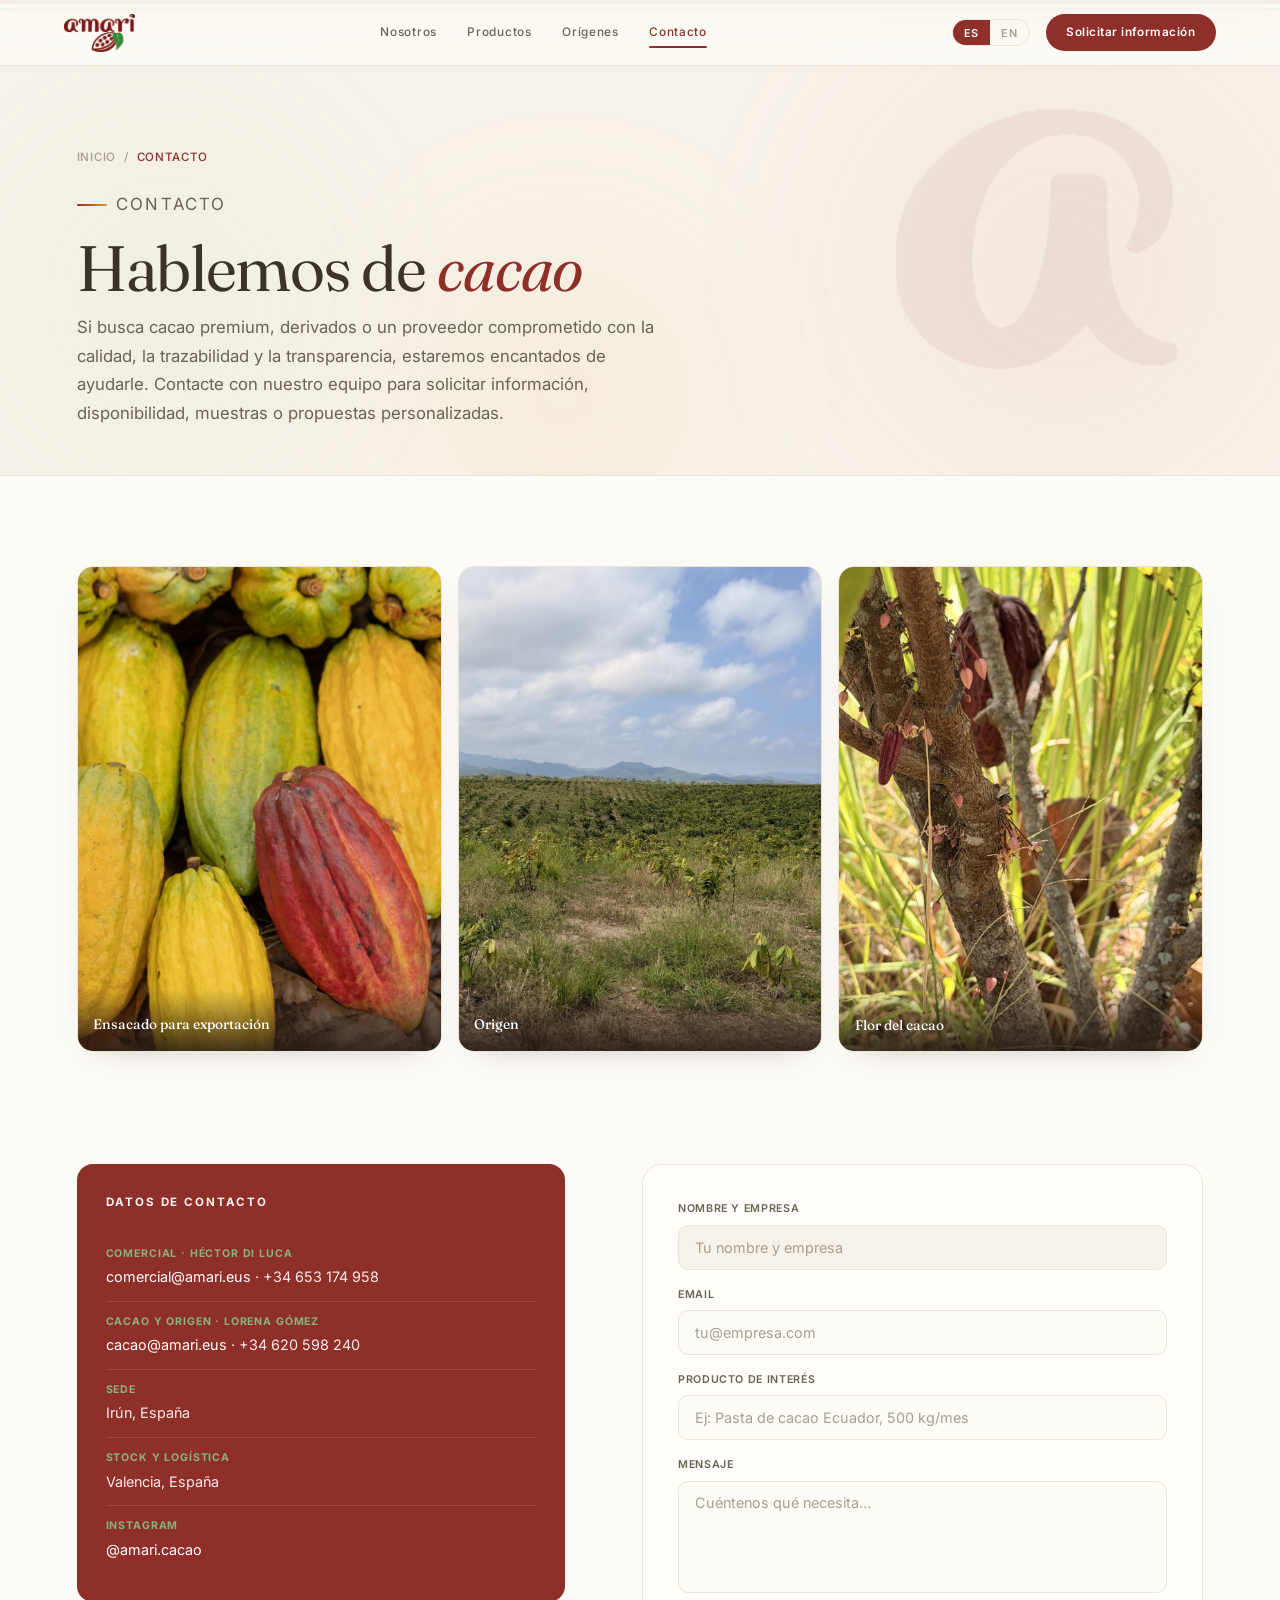
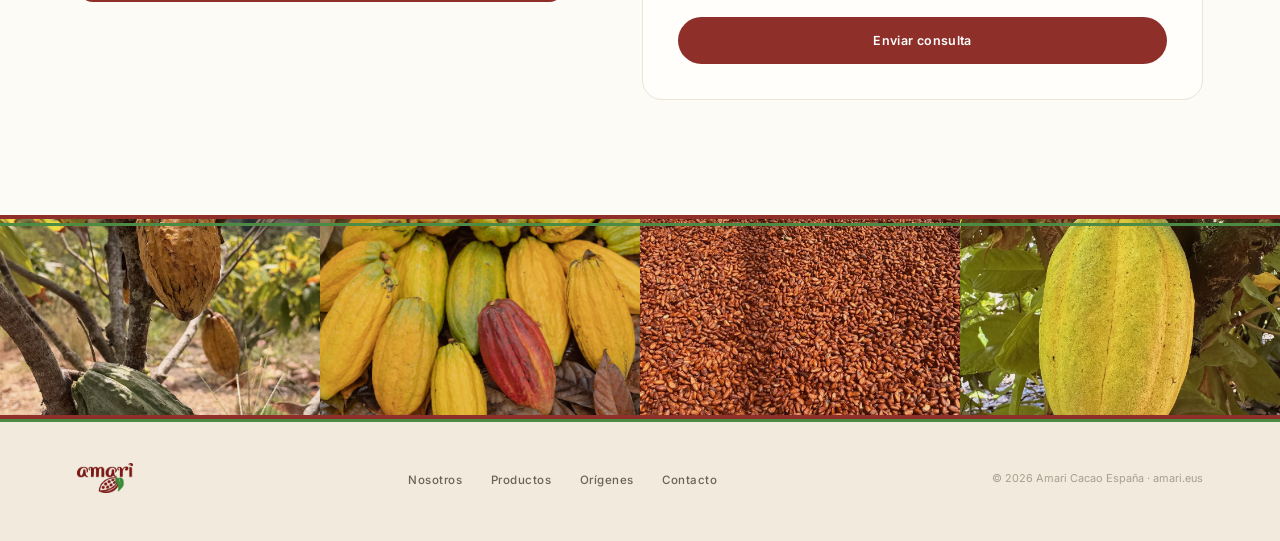
==== commit 8f2e95c3: "Add files via upload" ====
--- a/contacto.html
+++ b/contacto.html
@@ -28,7 +28,7 @@
     </div>
   </nav>
   <div class="page-head">
-    <div class="hero-bg"><div class="blob blob1"></div><div class="blob blob2"></div></div>
+    <div class="hero-bg"><div class="blob blob1"></div><div class="blob blob2"></div><div class="blob blob3"></div></div>
     <div class="page-head-in">
       <div class="breadcrumb"><a href="index.html" data-i18n="crumb.home">Inicio</a> / <span data-i18n="nav.contact">Contacto</span></div>
       <p class="eyebrow" data-i18n="contact.eyebrow"></p>
@@ -36,6 +36,16 @@
       <p data-i18n="contact.intro"></p>
     </div>
   </div>
+  <section class="pband-sec">
+    <div class="inn">
+      <div class="pband fa">
+        <figure><img src="nicaragua-sacos.jpg" alt="Cacao ensacado" loading="lazy" /><figcaption data-i18n="pb.sacos">Ensacado para exportación</figcaption></figure>
+        <figure><img src="ecuador-plantacion.jpg" alt="Plantación de cacao" loading="lazy" /><figcaption data-i18n="pb.origen">Origen</figcaption></figure>
+        <figure><img src="flor.jpg" alt="Flor del cacao" loading="lazy" /><figcaption data-i18n="pb.flor">Flor del cacao</figcaption></figure>
+      </div>
+    </div>
+  </section>
+
   <section id="contacto" style="padding-top:3rem;background:var(--bg);">
     <div class="inn">
       <div class="contacto-grid">
@@ -61,10 +71,10 @@
   </section>
 
   <div class="photo-strip">
-    <div class="ps-item"><img src="granos.jpg" alt="Granos de cacao" loading="lazy" /></div>
-    <div class="ps-item"><img src="ecuador.jpg" alt="Cacao Ecuador" loading="lazy" /></div>
-    <div class="ps-item"><img src="portfolio.jpg" alt="Cacao y chocolate" loading="lazy" /></div>
-    <div class="ps-item"><img src="nicaragua.jpg" alt="Cacao de Nicaragua" loading="lazy" /></div>
+    <div class="ps-item"><img src="ecuador.jpg" alt="Mazorca de cacao, Ecuador" loading="lazy" /></div>
+    <div class="ps-item"><img src="nicaragua-sacos.jpg" alt="Cacao fino de Nicaragua ensacado en origen" loading="lazy" /></div>
+    <div class="ps-item"><img src="ecuador-secado.jpg" alt="Secado del grano de cacao" loading="lazy" /></div>
+    <div class="ps-item"><img src="nicaragua.jpg" alt="Mazorcas Trinitario de Nicaragua" loading="lazy" /></div>
   </div>
 
   <footer>
--- a/styles.css
+++ b/styles.css
@@ -82,6 +82,7 @@
 .prod-cat h3{font-family:var(--serif);font-size:1.15rem;font-weight:440;color:var(--ink);}
 .prod-grid{display:grid;gap:1.1rem;margin-bottom:3rem;}
 .pg2{grid-template-columns:repeat(2,1fr);}
+.pg3{grid-template-columns:repeat(3,1fr);}
 .pg4{grid-template-columns:repeat(4,1fr);}
 .prod-card{padding:1.7rem;display:flex;flex-direction:column;}
 .prod-origen{display:inline-flex;align-items:center;gap:0.4rem;font-size:0.64rem;font-weight:700;letter-spacing:0.1em;text-transform:uppercase;color:var(--verde-d);margin-bottom:0.6rem;}
@@ -202,6 +203,7 @@
 @media(max-width:860px){
   .equipo-grid,.mvv-grid,.ori-grid,.contacto-grid,.blog-grid{grid-template-columns:1fr;}
   .pg2{grid-template-columns:1fr;}
+  .pg3{grid-template-columns:1fr;}
 }
 @media(max-width:600px){
   .nav-links{display:none;}
@@ -369,8 +371,8 @@
 .ori-card.ori-ec, .ori-card.ori-ni{background:var(--ink);}
 .ori-photo{position:absolute;inset:0;width:100%;height:100%;object-fit:cover;z-index:0;}
 .ori-card::after{content:'';position:absolute;inset:0;z-index:1;}
-.ori-card.ori-ec::after{background:linear-gradient(to top,rgba(104,30,27,0.92) 0%,rgba(104,30,27,0.55) 45%,rgba(104,30,27,0.15) 100%);}
-.ori-card.ori-ni::after{background:linear-gradient(to top,rgba(58,110,53,0.92) 0%,rgba(58,110,53,0.55) 45%,rgba(58,110,53,0.15) 100%);}
+.ori-card.ori-ec::after{background:linear-gradient(to top,rgba(104,30,27,0.88) 0%,rgba(120,45,30,0.36) 52%,rgba(224,163,58,0.06) 100%);}
+.ori-card.ori-ni::after{background:linear-gradient(to top,rgba(58,110,53,0.88) 0%,rgba(58,110,53,0.36) 52%,rgba(134,179,127,0.06) 100%);}
 .ori-card .origin-chip,.ori-card .ori-pais,.ori-card .ori-tag,.ori-card .ori-desc{position:relative;z-index:2;}
 .ori-card .ori-pais{color:#fff;}
 .ori-card .ori-tag{color:rgba(255,255,255,0.9);}
@@ -381,9 +383,9 @@
 .ori-card .origin-chip-name{color:#fff;}
 
 /* ===== FOTO EN HERO ===== */
-.hero-photo-wrap{position:absolute;right:0;top:0;bottom:0;width:42%;z-index:0;overflow:hidden;}
+.hero-photo-wrap{position:absolute;right:0;top:0;bottom:0;width:52%;z-index:0;overflow:hidden;}
 .hero-photo-wrap img{width:100%;height:100%;object-fit:cover;}
-.hero-photo-wrap::after{content:'';position:absolute;inset:0;background:linear-gradient(to right,var(--bg) 0%,rgba(253,251,246,0.4) 30%,transparent 100%);}
+.hero-photo-wrap::after{content:'';position:absolute;inset:0;background:linear-gradient(to right,var(--bg) 0%,var(--bg) 22%,rgba(253,251,246,0.85) 42%,rgba(253,251,246,0.35) 65%,transparent 100%);}
 @media(max-width:860px){.hero-photo-wrap{display:none;}}
 
 /* ===== BANDA DE FOTOS (como la franja de la ficha) ===== */
@@ -412,3 +414,59 @@
 .ori-card.ori-mg .origin-chip-name{color:#fff;}
 
 @media(max-width:900px){.ori-grid{grid-template-columns:1fr;}}
+
+
+/* Legibilidad del hero sobre la foto */
+.hero-in{position:relative;z-index:3;}
+.hero-in h1, .hero-in .hero-sub{text-shadow:0 1px 20px rgba(253,251,246,0.9), 0 0 40px rgba(253,251,246,0.7);}
+.hero-photo-wrap{z-index:1;}
+
+
+/* ==================================================================
+   v2 · Mas vida de color + Galeria de origen (jul 2026)
+   ================================================================== */
+:root{ --oro:#d99a2b; --oro-d:#b87d1a; --ambar:#e8b23a; --terra:#c56a2e; }
+.eyebrow::before,.hero-eyebrow::before{background:linear-gradient(90deg,var(--rojo),var(--oro));width:1.9rem;height:2px;}
+.blob3{width:36vw;height:36vw;background:radial-gradient(circle,rgba(224,163,58,0.42),transparent 70%);top:34%;left:26%;opacity:0.5;}
+.page-head .blob3{opacity:0.28;}
+.hero-btns .btn-p{box-shadow:0 10px 26px -12px rgba(143,47,42,0.55);}
+#galeria{background:var(--bg2);}
+.gal-grid{display:grid;grid-template-columns:repeat(4,1fr);gap:1rem;}
+.gal{position:relative;border-radius:16px;overflow:hidden;aspect-ratio:4/5;border:1px solid var(--line);box-shadow:0 12px 30px -24px rgba(58,51,42,0.5);}
+.gal img{width:100%;height:100%;object-fit:cover;transition:transform .6s cubic-bezier(.2,.6,.2,1);}
+.gal:hover img{transform:scale(1.07);}
+.gal figcaption{position:absolute;inset:auto 0 0 0;padding:1.7rem 0.95rem 0.95rem;display:flex;flex-direction:column;gap:0.4rem;background:linear-gradient(to top,rgba(38,26,20,0.9) 0%,rgba(38,26,20,0.35) 55%,transparent 100%);z-index:2;}
+.gal-o{align-self:flex-start;font-size:0.58rem;font-weight:700;letter-spacing:0.1em;text-transform:uppercase;color:#fff;padding:0.22rem 0.62rem;border-radius:999px;}
+.gal-ec{background:var(--rojo);}
+.gal-ni{background:var(--verde);}
+.gal-cap{font-family:var(--serif);font-size:0.86rem;font-weight:460;color:#fff;line-height:1.3;}
+@media(max-width:720px){.gal-grid{grid-template-columns:1fr 1fr;gap:0.7rem;}}
+.photo-strip{height:200px;border-top:4px solid var(--rojo);position:relative;}
+.photo-strip::before{content:'';position:absolute;top:4px;left:0;right:0;height:3px;background:var(--verde);z-index:3;}
+.photo-strip .ps-item{position:relative;overflow:hidden;}
+.photo-strip .ps-item img{transition:transform .6s cubic-bezier(.2,.6,.2,1);}
+.photo-strip .ps-item:hover img{transform:scale(1.06);}
+@media(max-width:720px){.photo-strip{grid-template-columns:1fr 1fr;height:auto;}.photo-strip .ps-item{aspect-ratio:1/1;}}
+
+/* ---- Historia del nombre (Nosotros) ---- */
+#nombre{background:var(--bg2);}
+.name-grid{display:grid;grid-template-columns:1.05fr 0.95fr;gap:clamp(1.6rem,4vw,3.4rem);align-items:center;}
+.name-media{border-radius:20px;overflow:hidden;aspect-ratio:4/3;border:1px solid var(--line);box-shadow:0 20px 46px -30px rgba(58,51,42,0.6);position:relative;}
+.name-media img{width:100%;height:100%;object-fit:cover;}
+.name-media::after{content:'';position:absolute;inset:0;background:linear-gradient(120deg,transparent 55%,rgba(143,47,42,0.14));}
+.name-lead{font-family:var(--serif);font-size:clamp(1.15rem,1.9vw,1.5rem);font-weight:420;color:var(--ink);line-height:1.5;margin:0.3rem 0 1.1rem;}
+.name-lead b{color:var(--rojo);font-style:italic;font-weight:420;}
+#nombre .name-txt p{font-size:0.95rem;color:var(--ink2);line-height:1.85;}
+.name-terms{display:flex;flex-wrap:wrap;gap:0.6rem;margin-top:1.5rem;}
+.name-term{display:inline-flex;align-items:baseline;gap:0.45rem;background:var(--paper);border:1px solid var(--line);border-radius:999px;padding:0.5rem 1.05rem;font-size:0.78rem;color:var(--ink2);}
+.name-term b{font-family:var(--serif);font-weight:600;color:var(--rojo);}
+@media(max-width:820px){.name-grid{grid-template-columns:1fr;}.name-media{order:-1;}}
+
+/* ---- Banda de fotos contenida (reutilizable) ---- */
+.pband-sec{padding-top:clamp(2.6rem,5vw,4rem);padding-bottom:clamp(2.6rem,5vw,4rem);}
+.pband{display:grid;grid-template-columns:repeat(3,1fr);gap:1rem;}
+.pband figure{position:relative;border-radius:16px;overflow:hidden;aspect-ratio:3/4;border:1px solid var(--line);box-shadow:0 12px 30px -24px rgba(58,51,42,0.5);}
+.pband img{width:100%;height:100%;object-fit:cover;transition:transform .6s cubic-bezier(.2,.6,.2,1);}
+.pband figure:hover img{transform:scale(1.06);}
+.pband figcaption{position:absolute;inset:auto 0 0 0;padding:1.5rem 0.95rem 0.9rem;background:linear-gradient(to top,rgba(38,26,20,0.86),transparent);color:#fff;font-family:var(--serif);font-size:0.86rem;font-weight:460;z-index:2;}
+@media(max-width:720px){.pband{grid-template-columns:1fr 1fr;gap:0.7rem;}.pband figure{aspect-ratio:1/1;}}
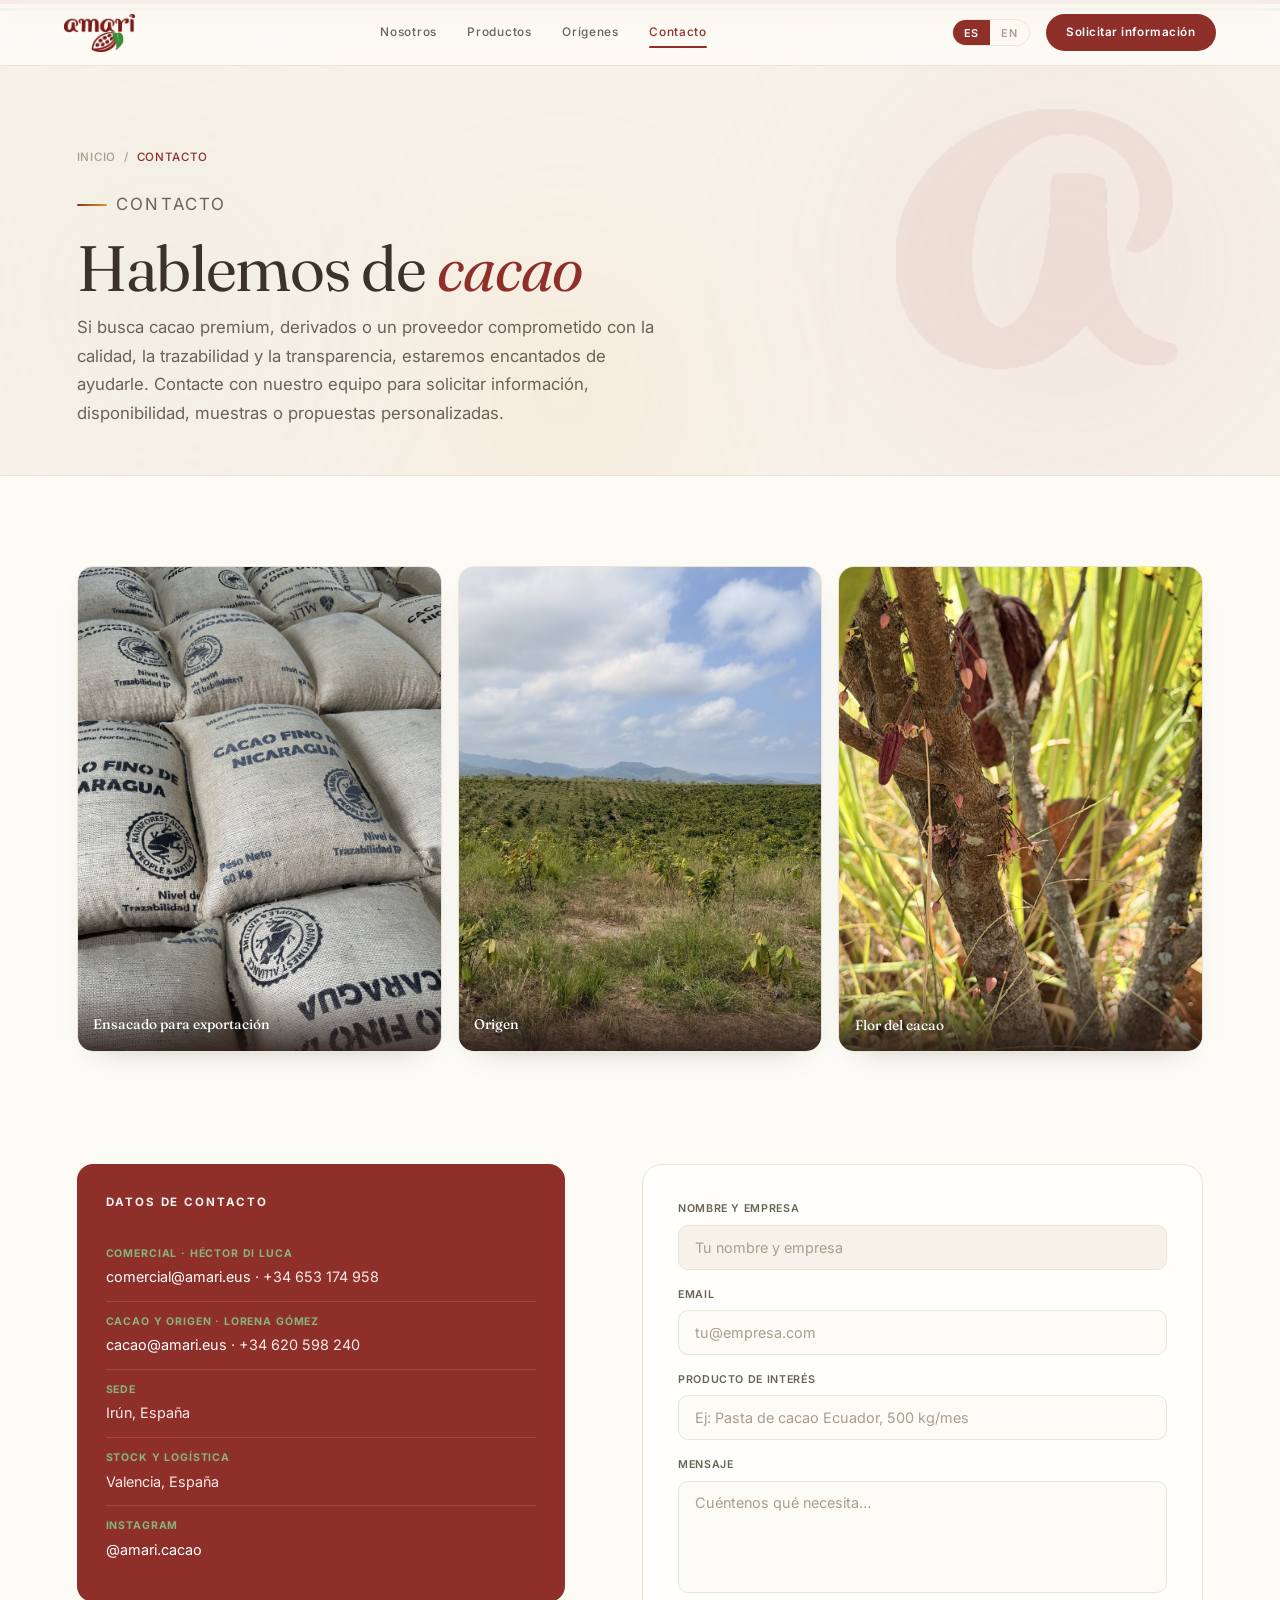
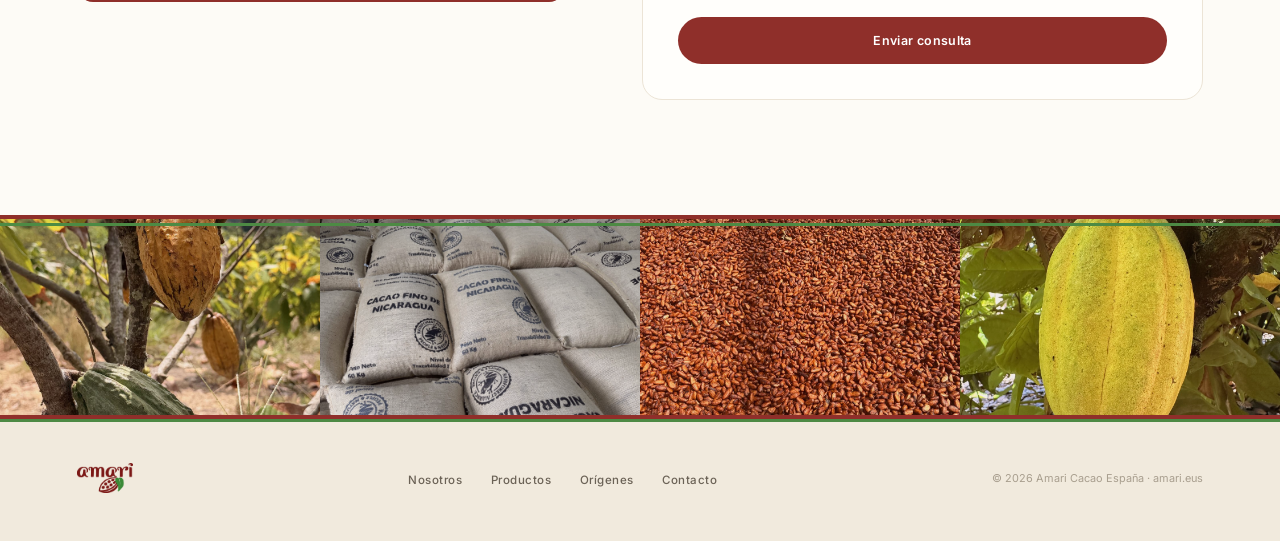
==== commit 072605c0: "Update contacto.html" ====
--- a/contacto.html
+++ b/contacto.html
@@ -52,8 +52,8 @@
         <div class="contacto-info fa">
           <div class="spec-box">
             <h4 data-i18n="contact.box">Datos de contacto</h4>
-            <div class="spec-row"><span class="spec-label" data-i18n="contact.l1">Comercial · Héctor Di Luca</span><span class="spec-value"><a href="mailto:comercial@amari.eus" style="color:#fff;">comercial@amari.eus</a> · <span data-i18n="contact.tel1">+34 653 174 958</span></span></div>
-            <div class="spec-row"><span class="spec-label" data-i18n="contact.l2">Cacao y origen · Lorena Gómez</span><span class="spec-value"><a href="mailto:cacao@amari.eus" style="color:#fff;">cacao@amari.eus</a> · <span data-i18n="contact.tel2">+34 620 598 240</span></span></div>
+            <div class="spec-row"><span class="spec-label" data-i18n="contact.l1">Comercial </span><span class="spec-value"><a href="mailto:comercial@amari.eus" style="color:#fff;">comercial@amari.eus</a> · <span data-i18n="contact.tel1">+34 653 174 958</span></span></div>
+            <div class="spec-row"><span class="spec-label" data-i18n="contact.l2">Cacao y origen </span><span class="spec-value"><a href="mailto:cacao@amari.eus" style="color:#fff;">cacao@amari.eus</a> · <span data-i18n="contact.tel2">+34 620 598 240</span></span></div>
             <div class="spec-row"><span class="spec-label" data-i18n="contact.l3">Sede</span><span class="spec-value" data-i18n="contact.sede">Irún, España</span></div>
             <div class="spec-row"><span class="spec-label" data-i18n="contact.l4">Stock y logística</span><span class="spec-value" data-i18n="contact.stock">Valencia, España</span></div>
             <div class="spec-row"><span class="spec-label">Instagram</span><span class="spec-value"><a href="https://instagram.com/amari.cacao" target="_blank" style="color:#fff;">@amari.cacao</a></span></div>
@@ -91,4 +91,4 @@
   </footer>
   <script src="app.js"></script>
 </body>
-</html>+</html>
--- a/styles.css
+++ b/styles.css
@@ -470,3 +470,6 @@
 .pband figure:hover img{transform:scale(1.06);}
 .pband figcaption{position:absolute;inset:auto 0 0 0;padding:1.5rem 0.95rem 0.9rem;background:linear-gradient(to top,rgba(38,26,20,0.86),transparent);color:#fff;font-family:var(--serif);font-size:0.86rem;font-weight:460;z-index:2;}
 @media(max-width:720px){.pband{grid-template-columns:1fr 1fr;gap:0.7rem;}.pband figure{aspect-ratio:1/1;}}
+
+/* Fix: reservar espacio para el numero (badge) en tarjetas de sectores */
+.sec-card h4{padding-right:2.6rem;}
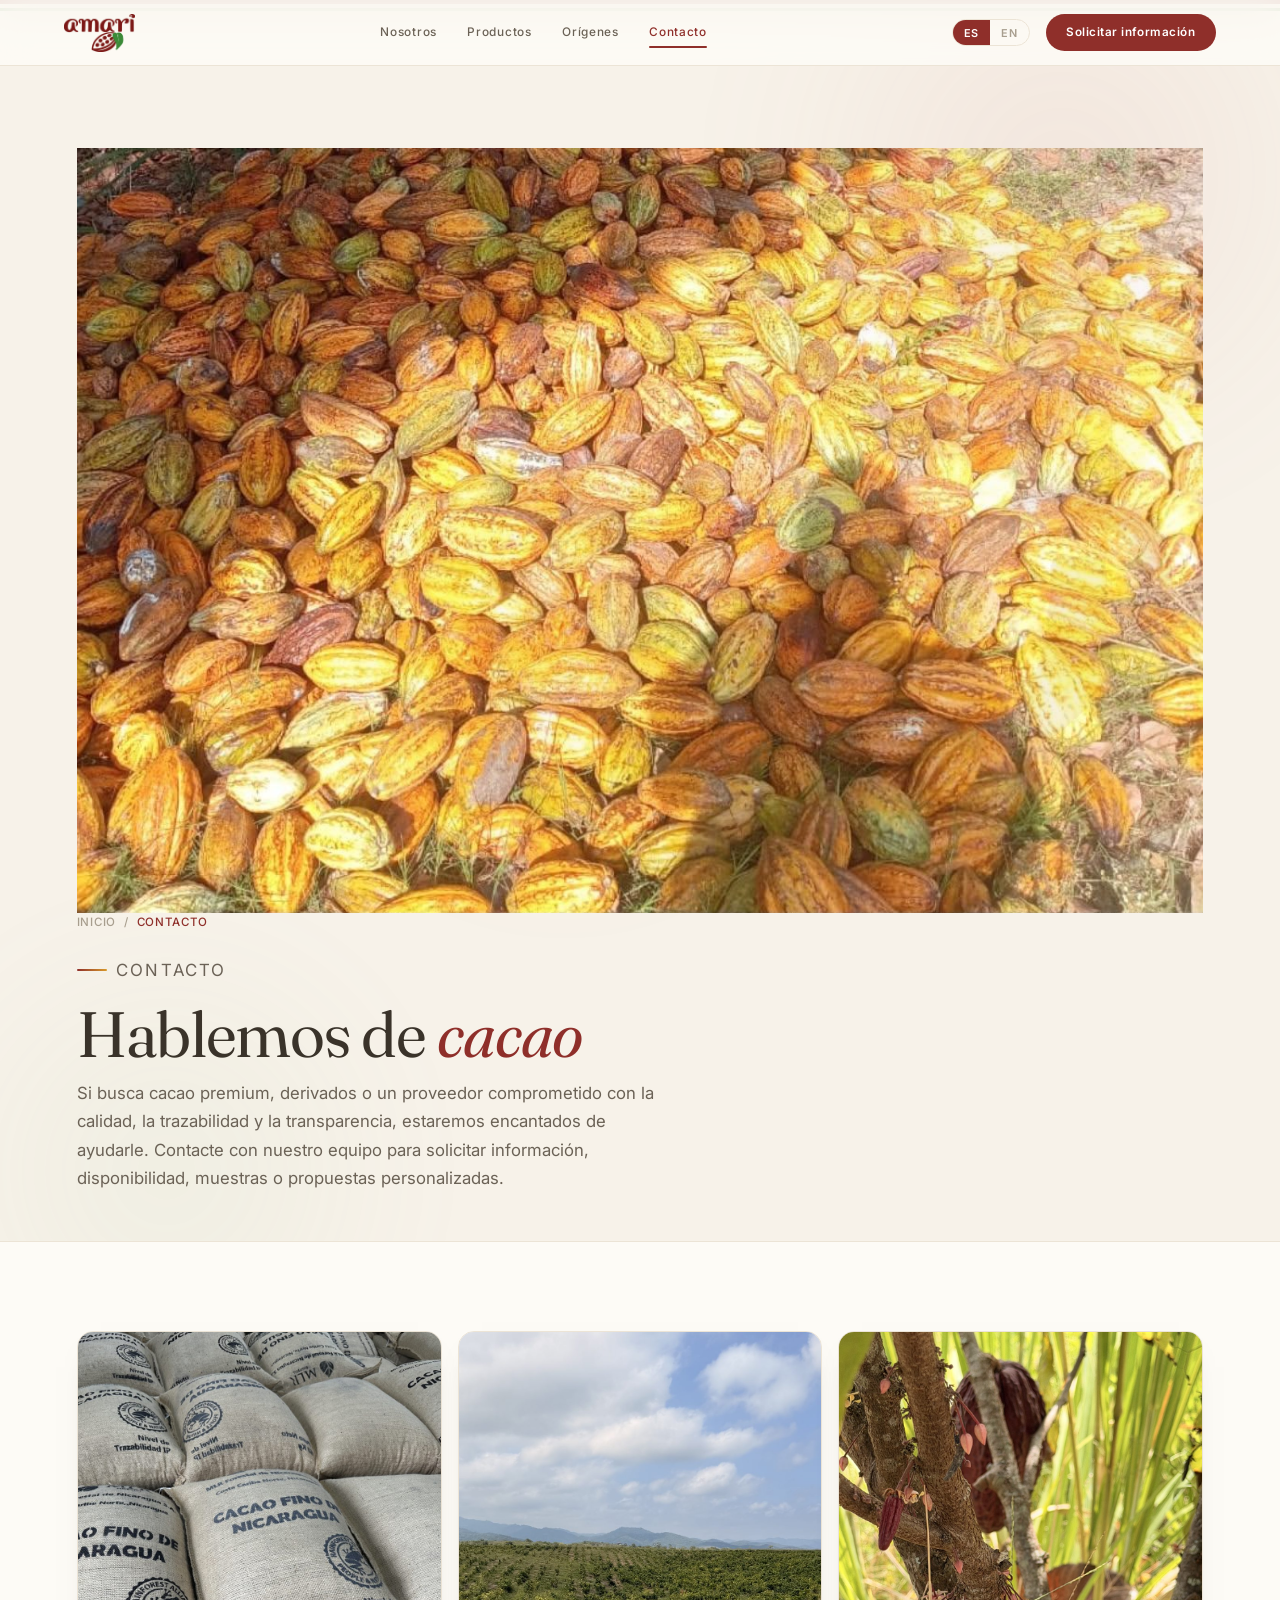
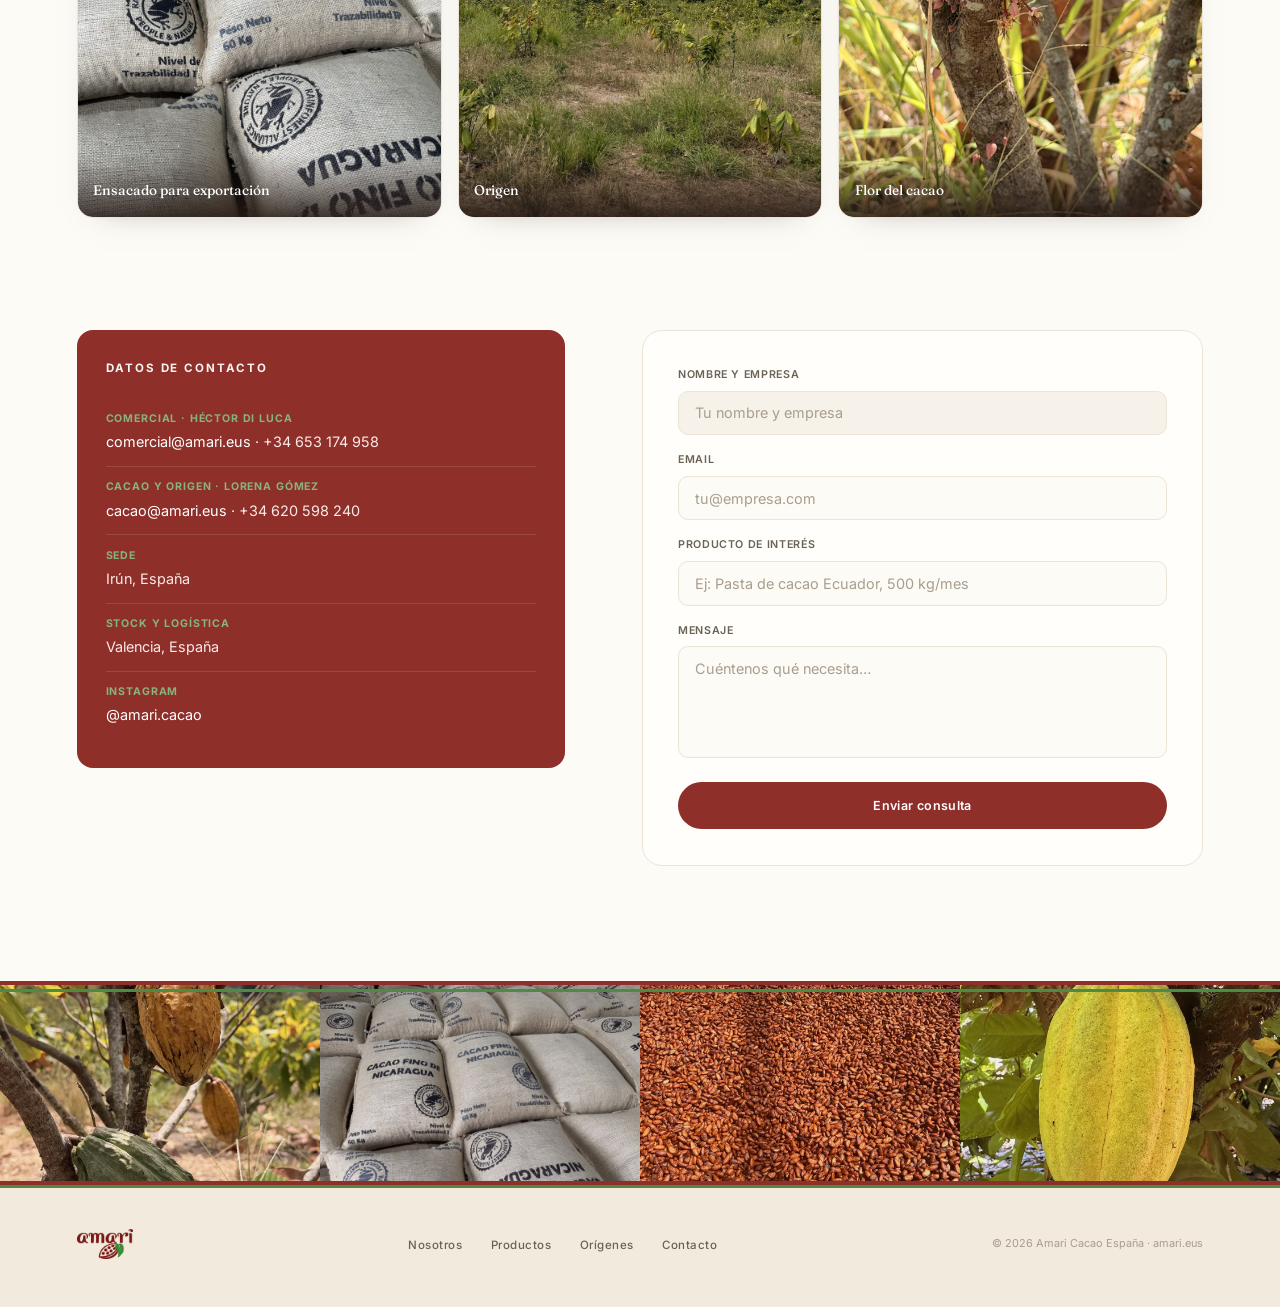
==== commit fec61242: "Add files via upload" ====
--- a/contacto.html
+++ b/contacto.html
@@ -29,6 +29,7 @@
   </nav>
   <div class="page-head">
     <div class="hero-bg"><div class="blob blob1"></div><div class="blob blob2"></div><div class="blob blob3"></div></div>
+    <div class="page-head-photo"><img src="ecuador-cosecha.jpg" alt="Cosecha de cacao en origen" loading="lazy" /></div>
     <div class="page-head-in">
       <div class="breadcrumb"><a href="index.html" data-i18n="crumb.home">Inicio</a> / <span data-i18n="nav.contact">Contacto</span></div>
       <p class="eyebrow" data-i18n="contact.eyebrow"></p>
@@ -52,8 +53,8 @@
         <div class="contacto-info fa">
           <div class="spec-box">
             <h4 data-i18n="contact.box">Datos de contacto</h4>
-            <div class="spec-row"><span class="spec-label" data-i18n="contact.l1">Comercial </span><span class="spec-value"><a href="mailto:comercial@amari.eus" style="color:#fff;">comercial@amari.eus</a> · <span data-i18n="contact.tel1">+34 653 174 958</span></span></div>
-            <div class="spec-row"><span class="spec-label" data-i18n="contact.l2">Cacao y origen </span><span class="spec-value"><a href="mailto:cacao@amari.eus" style="color:#fff;">cacao@amari.eus</a> · <span data-i18n="contact.tel2">+34 620 598 240</span></span></div>
+            <div class="spec-row"><span class="spec-label" data-i18n="contact.l1">Comercial · Héctor Di Luca</span><span class="spec-value"><a href="mailto:comercial@amari.eus" style="color:#fff;">comercial@amari.eus</a> · <span data-i18n="contact.tel1">+34 653 174 958</span></span></div>
+            <div class="spec-row"><span class="spec-label" data-i18n="contact.l2">Cacao y origen · Lorena Gómez</span><span class="spec-value"><a href="mailto:cacao@amari.eus" style="color:#fff;">cacao@amari.eus</a> · <span data-i18n="contact.tel2">+34 620 598 240</span></span></div>
             <div class="spec-row"><span class="spec-label" data-i18n="contact.l3">Sede</span><span class="spec-value" data-i18n="contact.sede">Irún, España</span></div>
             <div class="spec-row"><span class="spec-label" data-i18n="contact.l4">Stock y logística</span><span class="spec-value" data-i18n="contact.stock">Valencia, España</span></div>
             <div class="spec-row"><span class="spec-label">Instagram</span><span class="spec-value"><a href="https://instagram.com/amari.cacao" target="_blank" style="color:#fff;">@amari.cacao</a></span></div>
@@ -91,4 +92,4 @@
   </footer>
   <script src="app.js"></script>
 </body>
-</html>
+</html>
--- a/styles.css
+++ b/styles.css
@@ -24,12 +24,12 @@
 .nav-cta{font-size:0.73rem;font-weight:600;letter-spacing:0.04em;padding:0.55rem 1.3rem;background:var(--rojo);color:#fff;border-radius:999px;transition:background .2s;}
 .nav-cta:hover{background:var(--rojo-v);}
 
-#hero{position:relative;min-height:100vh;display:flex;align-items:center;padding:7rem clamp(1.25rem,6vw,6rem) 4rem;overflow:hidden;}
+#hero{position:relative;min-height:100vh;display:flex;flex-direction:row-reverse;align-items:stretch;padding:0;overflow:hidden;}
 .hero-bg{position:absolute;inset:0;z-index:0;overflow:hidden;}
 .blob{position:absolute;border-radius:50%;filter:blur(80px);opacity:0.45;}
 .blob1{width:50vw;height:50vw;background:radial-gradient(circle,rgba(201,123,118,0.4),transparent 70%);top:-12%;right:-8%;}
 .blob2{width:38vw;height:38vw;background:radial-gradient(circle,rgba(155,192,149,0.35),transparent 70%);bottom:-14%;left:-6%;}
-.hero-in{position:relative;z-index:2;max-width:1200px;margin:0 auto;width:100%;}
+.hero-in{position:relative;z-index:2;flex:0 1 55%;max-width:780px;display:flex;flex-direction:column;justify-content:center;padding:7.5rem clamp(1.5rem,5vw,4.5rem) 4rem;}
 .hero-eyebrow{display:inline-flex;align-items:center;gap:0.6rem;font-size:0.72rem;font-weight:600;letter-spacing:0.14em;text-transform:uppercase;color:var(--verde-d);margin-bottom:1.4rem;}
 .hero-eyebrow::before{content:'';width:1.6rem;height:2px;background:var(--rojo);border-radius:2px;}
 h1{font-family:var(--serif);font-size:clamp(2.9rem,8vw,6.4rem);font-weight:380;line-height:1.02;letter-spacing:-0.02em;color:var(--ink);margin-bottom:1.5rem;max-width:15ch;}
@@ -383,10 +383,10 @@
 .ori-card .origin-chip-name{color:#fff;}
 
 /* ===== FOTO EN HERO ===== */
-.hero-photo-wrap{position:absolute;right:0;top:0;bottom:0;width:52%;z-index:0;overflow:hidden;}
+.hero-photo-wrap{position:relative;z-index:1;flex:1 1 45%;overflow:hidden;}
 .hero-photo-wrap img{width:100%;height:100%;object-fit:cover;}
-.hero-photo-wrap::after{content:'';position:absolute;inset:0;background:linear-gradient(to right,var(--bg) 0%,var(--bg) 22%,rgba(253,251,246,0.85) 42%,rgba(253,251,246,0.35) 65%,transparent 100%);}
-@media(max-width:860px){.hero-photo-wrap{display:none;}}
+.hero-photo-wrap::after{content:'';position:absolute;inset:0;pointer-events:none;background:linear-gradient(to right,var(--bg) 0%,rgba(253,251,246,0) 8%),linear-gradient(to bottom,rgba(58,51,42,0.18) 0%,rgba(58,51,42,0.02) 32%,transparent 55%);}
+@media(max-width:860px){#hero{flex-direction:column;min-height:auto;}.hero-photo-wrap{flex:none;width:100%;height:42vh;}.hero-photo-wrap::after{background:linear-gradient(to bottom,transparent 52%,var(--bg));}.hero-in{flex:none;width:100%;max-width:none;padding:2.5rem 1.5rem 3.5rem;}}
 
 /* ===== BANDA DE FOTOS (como la franja de la ficha) ===== */
 .photo-strip{display:grid;grid-template-columns:repeat(4,1fr);gap:0;height:180px;}
@@ -473,3 +473,8 @@
 
 /* Fix: reservar espacio para el numero (badge) en tarjetas de sectores */
 .sec-card h4{padding-right:2.6rem;}
+
+
+/* Hero v3: dos columnas limpias · stats en fila sobre crema */
+#hero .hero-stats{gap:1.4rem 1.9rem;}
+#hero .stat-n{font-size:clamp(1.35rem,2.2vw,1.85rem);}
